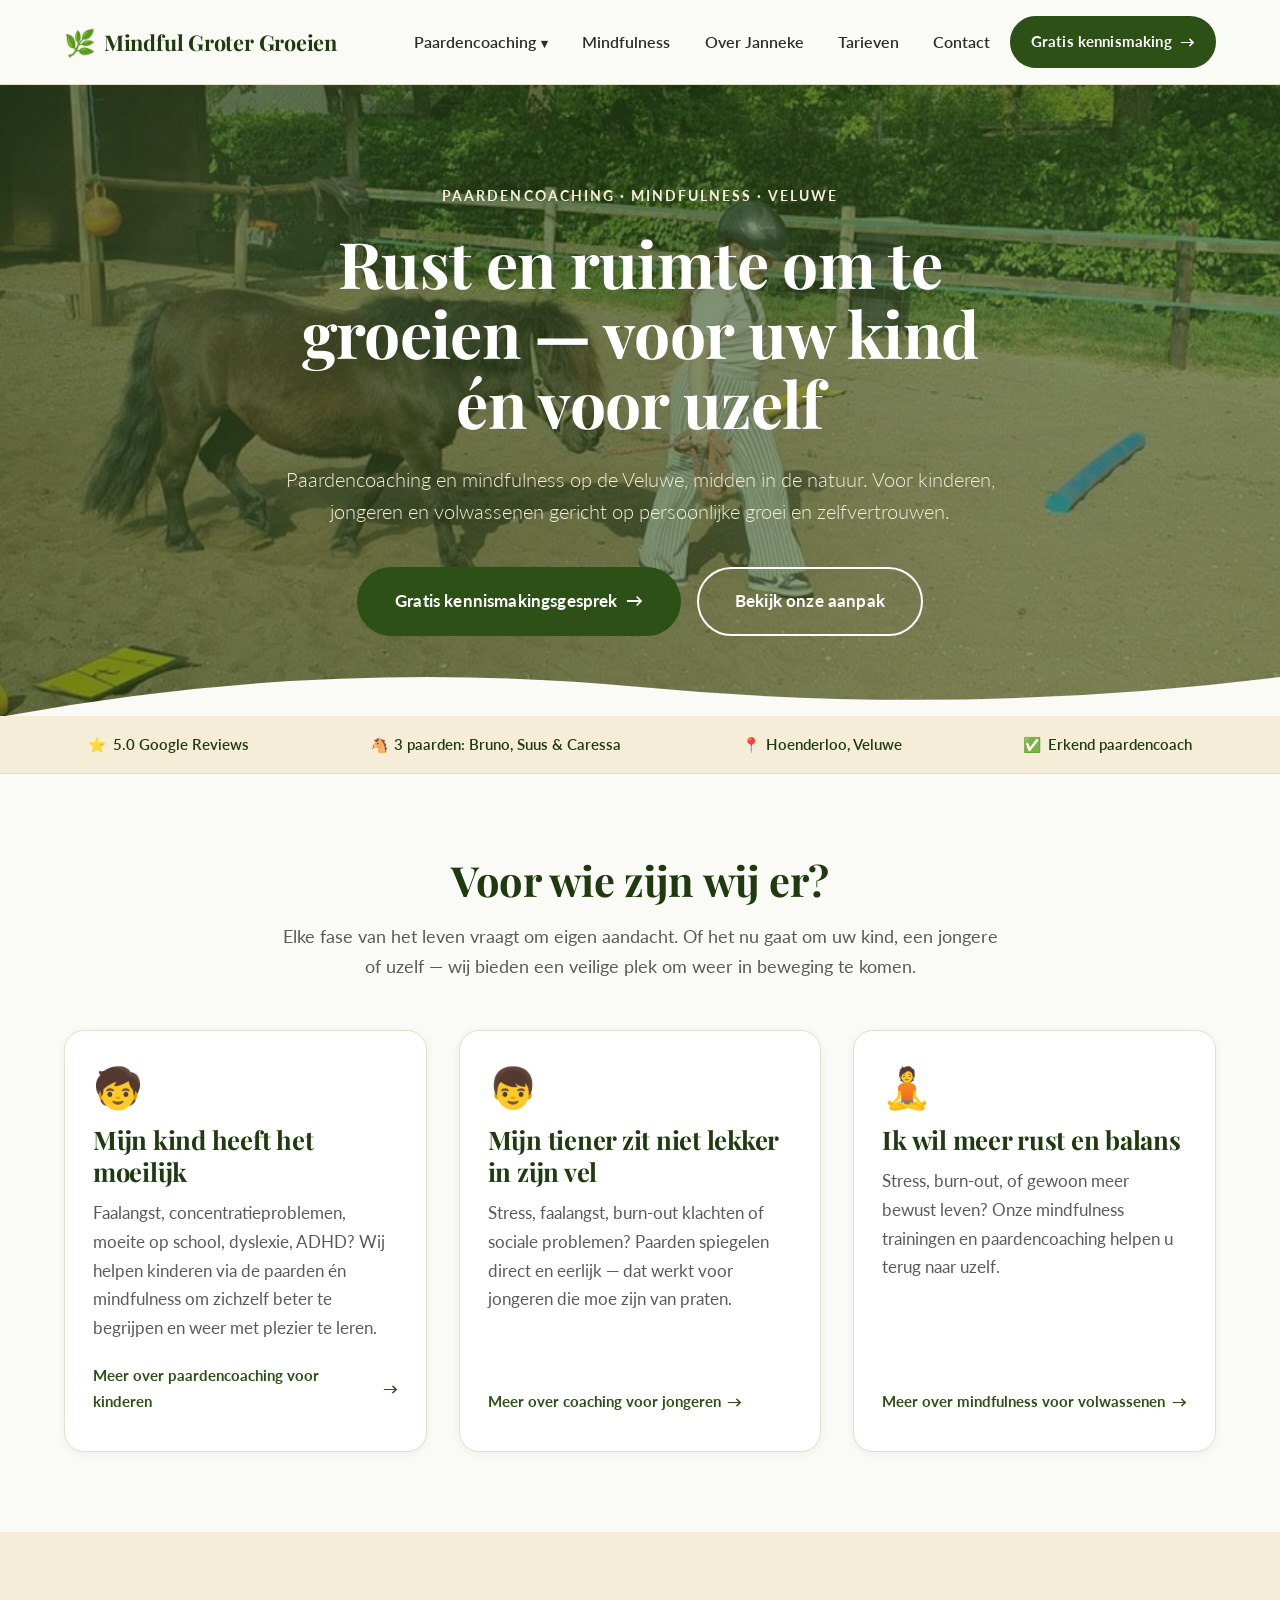
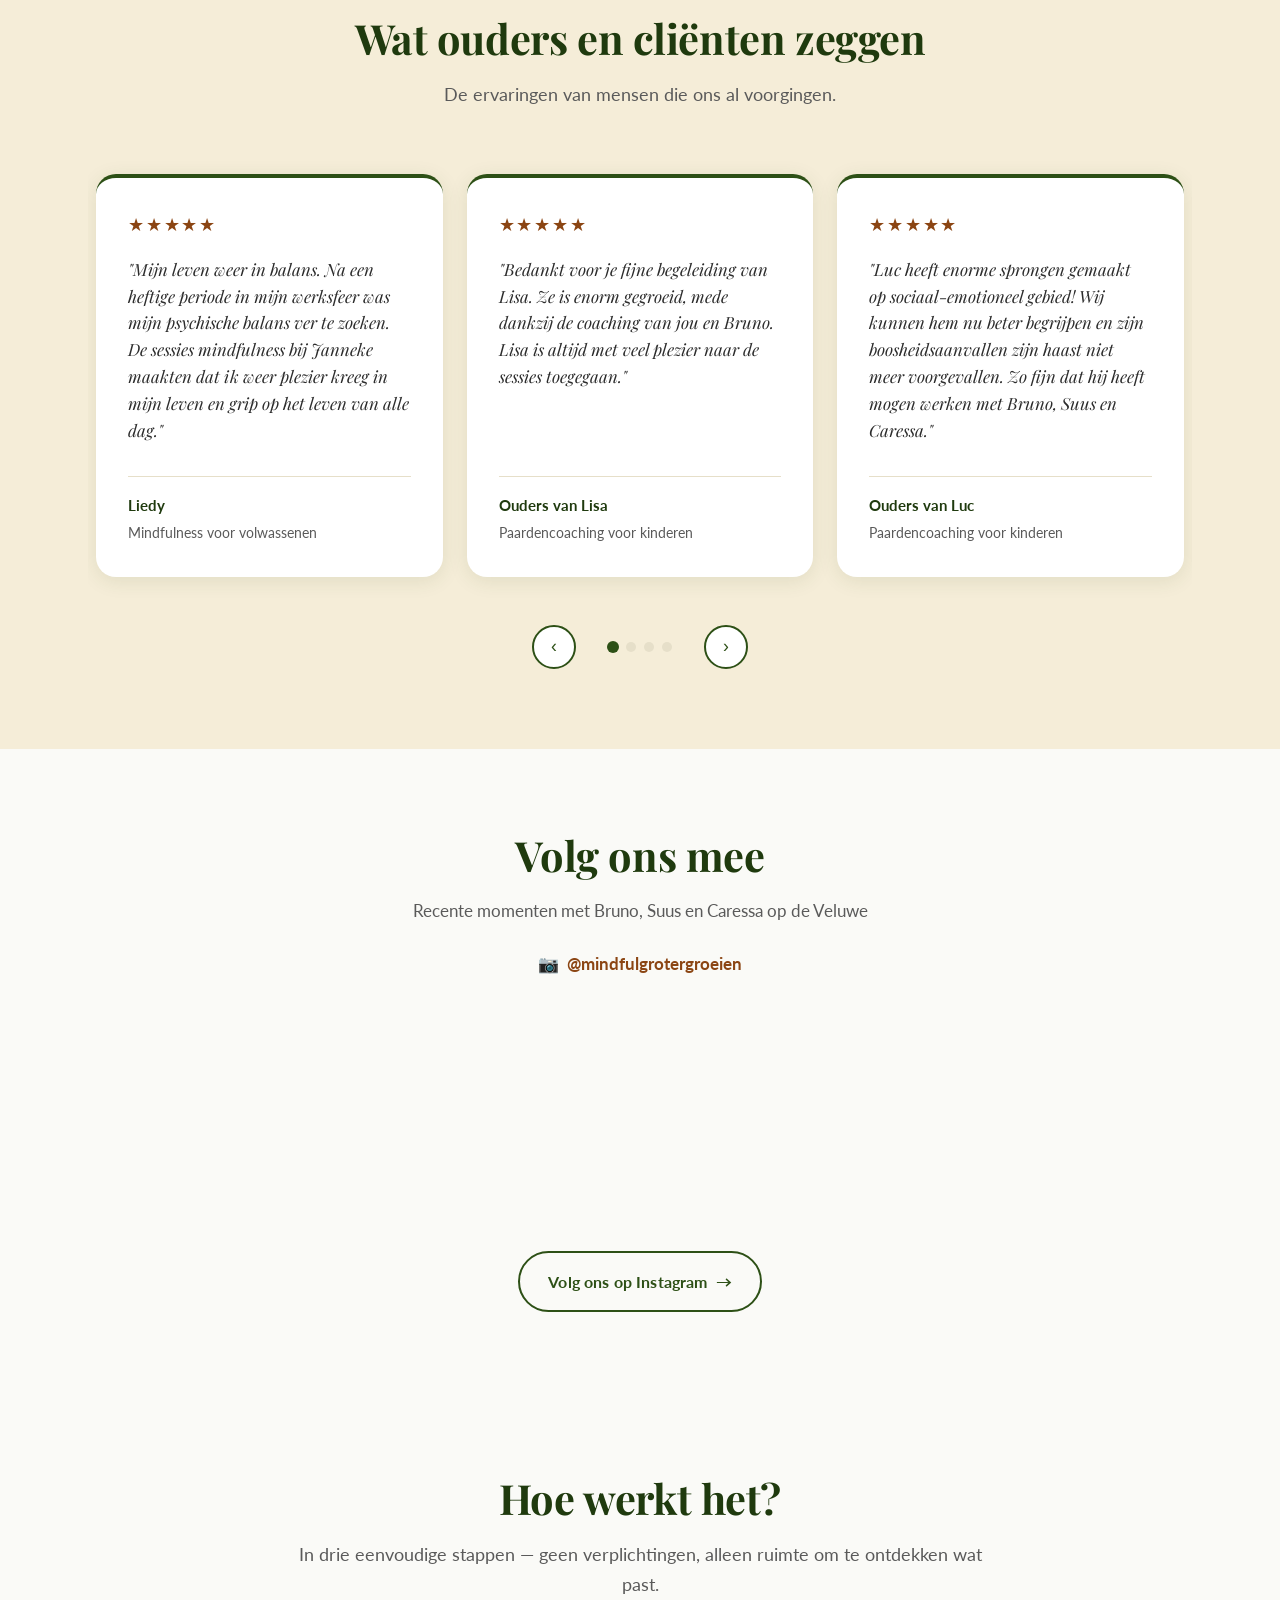
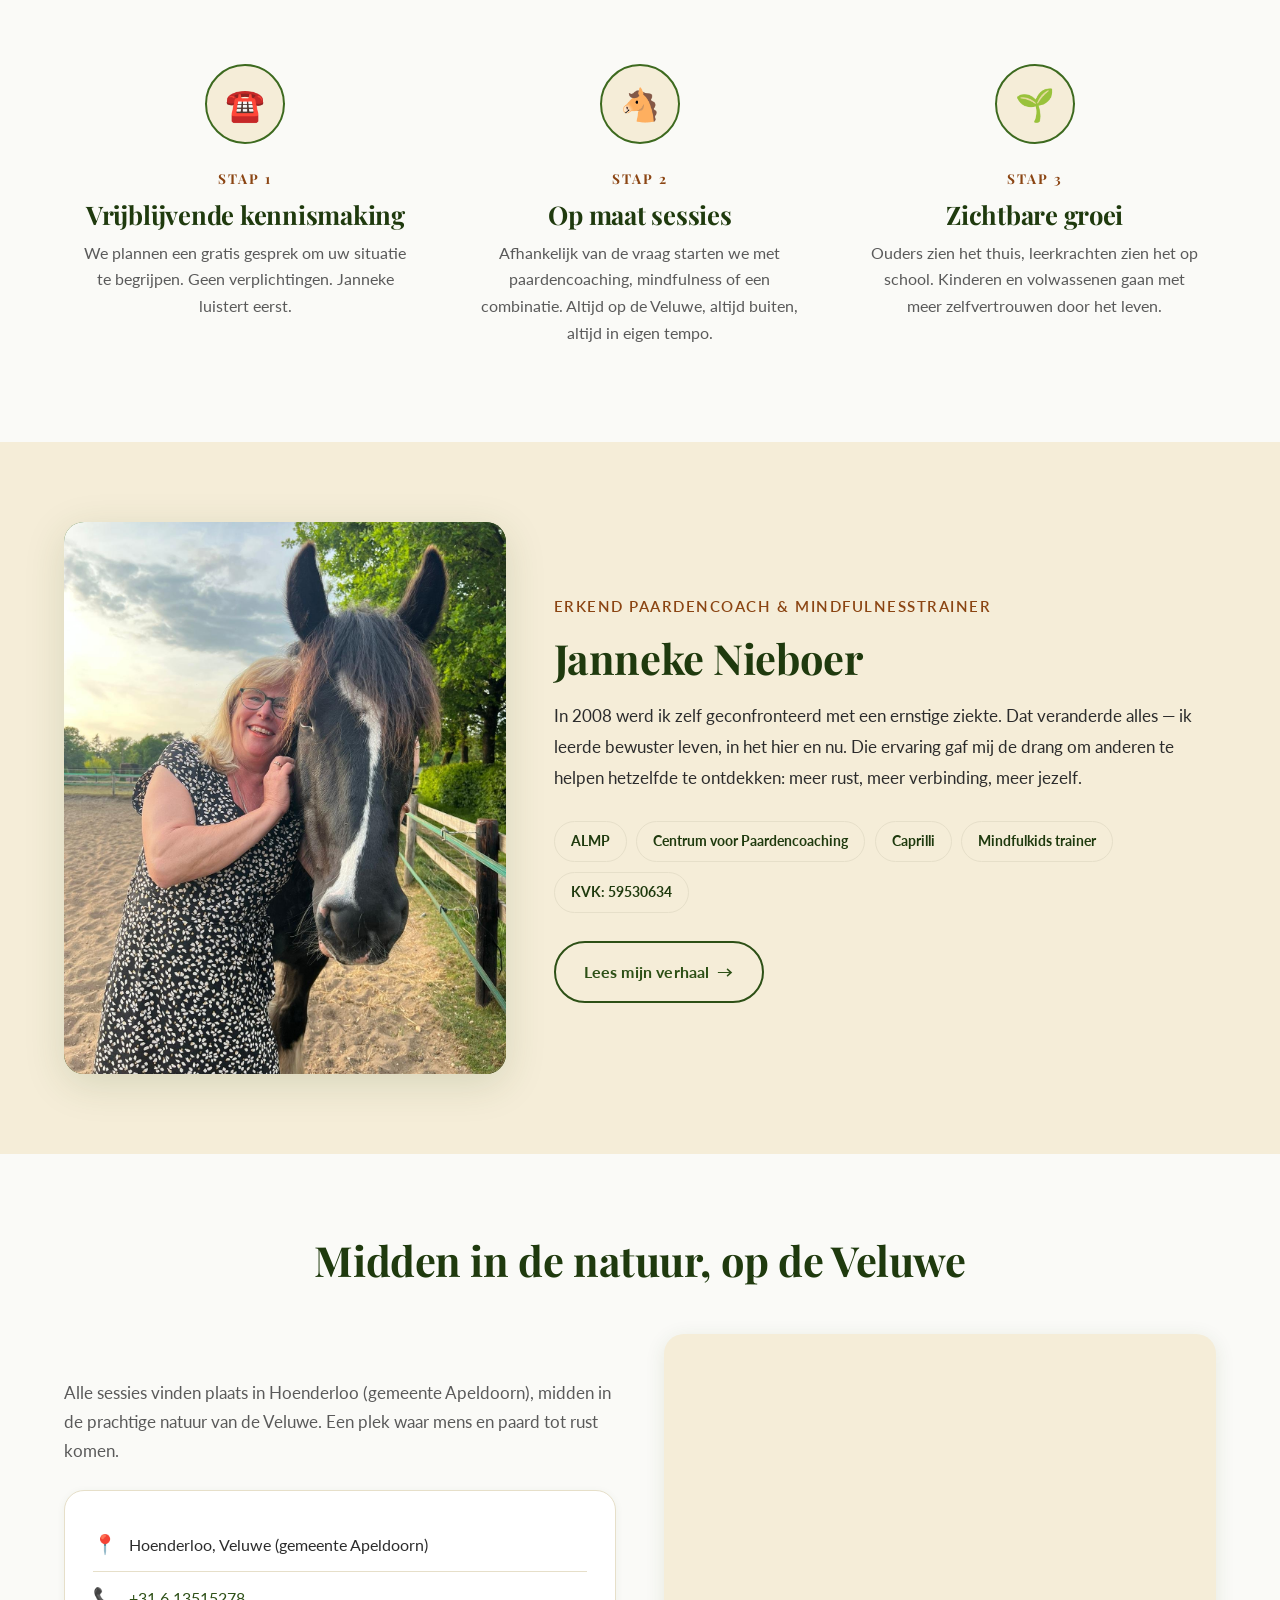
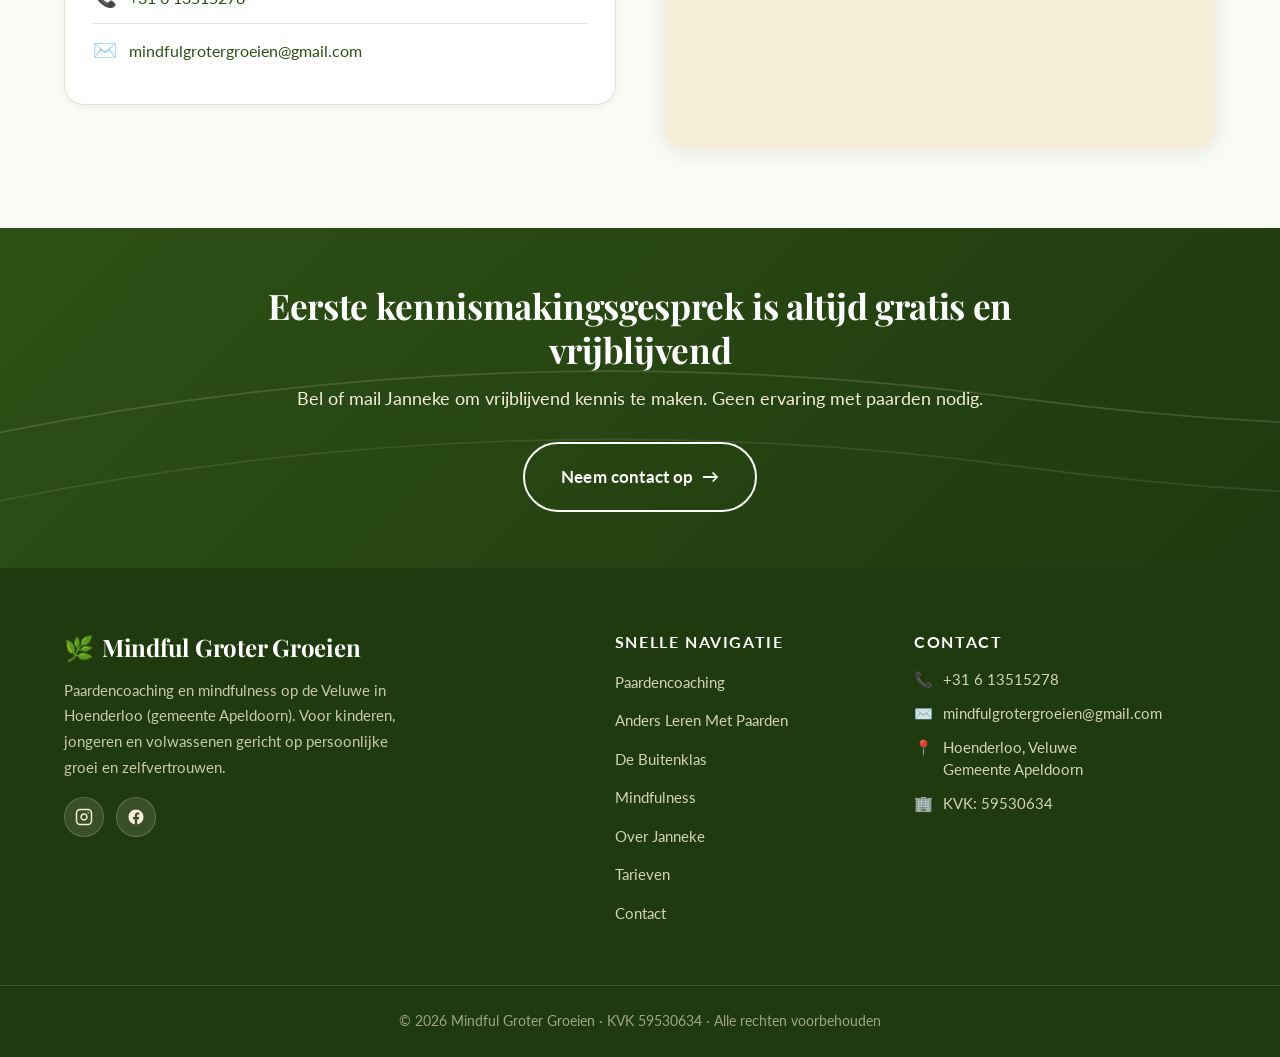
==== index.html @ 8575b83a "v1" ====
<!DOCTYPE html>
<html lang="nl-NL">
<head>
  <meta charset="UTF-8">
  <meta name="viewport" content="width=device-width, initial-scale=1.0">
  <meta name="description" content="Paardencoaching en mindfulness op de Veluwe voor kinderen, jongeren en volwassenen gericht op persoonlijke groei en zelfvertrouwen. Janneke Nieboer in Hoenderloo, Apeldoorn. Gratis kennismakingsgesprek.">
  <meta name="keywords" content="paardencoaching, mindfulness, kinderen, jongeren, Veluwe, Hoenderloo, Apeldoorn, Janneke Nieboer, ALMP, Buitenklas">
  <meta name="author" content="Janneke Nieboer">
  <meta property="og:title" content="Mindful Groter Groeien — Paardencoaching & Mindfulness Veluwe">
  <meta property="og:description" content="Paardencoaching en mindfulness op de Veluwe voor kinderen, jongeren en volwassenen gericht op persoonlijke groei en zelfvertrouwen. Gratis kennismakingsgesprek.">
  <meta property="og:type" content="website">
  <meta property="og:locale" content="nl_NL">
  <style>
    /* Page-specific hero photo (replace path to use a different image) */
    .hero-pattern { --hero-image: url("images/hero.jpg"); }
  </style>
  <title>Mindful Groter Groeien — Paardencoaching & Mindfulness op de Veluwe</title>
  <link rel="canonical" href="https://mindfulgrotergroeien.nl/">
  <link rel="preconnect" href="https://fonts.googleapis.com">
  <link rel="preconnect" href="https://fonts.gstatic.com" crossorigin>
  <link href="https://fonts.googleapis.com/css2?family=Lato:wght@300;400;700;900&family=Playfair+Display:ital,wght@0,400;0,700;0,900;1,400;1,700&display=swap" rel="stylesheet">
  <link rel="stylesheet" href="style.css">
</head>
<body>

  <!-- ===== Header / Navigation ===== -->
  <header class="site-header">
    <nav class="nav" aria-label="Hoofdnavigatie">
      <a href="index.html" class="nav-logo" aria-label="Naar de homepage">
        <span class="nav-logo-icon" aria-hidden="true">🌿</span>
        <span>Mindful Groter Groeien</span>
      </a>

      <button class="nav-toggle" aria-label="Menu openen" aria-expanded="false" aria-controls="nav-menu">
        <span></span><span></span><span></span>
      </button>

      <ul class="nav-menu" id="nav-menu">
        <li class="nav-dropdown">
          <a href="paardencoaching.html" class="nav-link nav-dropdown-toggle" aria-haspopup="true">Paardencoaching</a>
          <ul class="nav-dropdown-menu">
            <li><a href="almp.html" class="nav-link">Anders Leren Met Paarden</a></li>
            <li><a href="buitenklas.html" class="nav-link">De Buitenklas</a></li>
          </ul>
        </li>
        <li><a href="mindfulness.html" class="nav-link">Mindfulness</a></li>
        <li><a href="over-janneke.html" class="nav-link">Over Janneke</a></li>
        <li><a href="tarieven.html" class="nav-link">Tarieven</a></li>
        <li><a href="contact.html" class="nav-link">Contact</a></li>
        <li class="nav-cta"><a href="contact.html" class="btn btn-primary btn-arrow">Gratis kennismaking</a></li>
      </ul>
    </nav>
  </header>

  <main>

    <!-- ===== Hero ===== -->
    <section class="hero hero-pattern">
      <div class="hero-content">
        <span class="hero-eyebrow">Paardencoaching · Mindfulness · Veluwe</span>
        <h1>Rust en ruimte om te groeien — voor uw kind én voor uzelf</h1>
        <p class="hero-subtitle">
          Paardencoaching en mindfulness op de Veluwe, midden in de natuur. Voor kinderen, jongeren en volwassenen gericht op persoonlijke groei en zelfvertrouwen.
        </p>
        <div class="hero-ctas">
          <a href="contact.html" class="btn btn-primary btn-large btn-arrow">Gratis kennismakingsgesprek</a>
          <a href="#aanpak" class="btn btn-secondary btn-large">Bekijk onze aanpak</a>
        </div>
      </div>
      <div class="hero-curve" aria-hidden="true">
        <svg viewBox="0 0 1200 60" preserveAspectRatio="none">
          <path d="M0 60 Q300 0 600 30 T1200 20 L1200 60 Z" fill="#FAFAF7"/>
        </svg>
      </div>
    </section>

    <!-- ===== Trust Bar ===== -->
    <section class="trust-bar" aria-label="Vertrouwensindicatoren">
      <div class="trust-bar-inner">
        <span class="trust-item"><span aria-hidden="true">⭐</span> 5.0 Google Reviews</span>
        <span class="trust-item"><span aria-hidden="true">🐴</span> 3 paarden: Bruno, Suus &amp; Caressa</span>
        <span class="trust-item"><span aria-hidden="true">📍</span> Hoenderloo, Veluwe</span>
        <span class="trust-item"><span aria-hidden="true">✅</span> Erkend paardencoach</span>
      </div>
    </section>

    <!-- ===== Voor wie? ===== -->
    <section class="section section-bg-white" id="aanpak">
      <div class="container">
        <div class="section-intro fade-in">
          <h2>Voor wie zijn wij er?</h2>
          <p>Elke fase van het leven vraagt om eigen aandacht. Of het nu gaat om uw kind, een jongere of uzelf — wij bieden een veilige plek om weer in beweging te komen.</p>
        </div>
        <div class="cards-grid">
          <a href="paardencoaching.html" class="card fade-in" aria-label="Meer over paardencoaching voor kinderen">
            <span class="card-icon" aria-hidden="true">🧒</span>
            <h3>Mijn kind heeft het moeilijk</h3>
            <p>Faalangst, concentratieproblemen, moeite op school, dyslexie, ADHD? Wij helpen kinderen via de paarden én mindfulness om zichzelf beter te begrijpen en weer met plezier te leren.</p>
            <span class="card-link">Meer over paardencoaching voor kinderen</span>
          </a>

          <a href="paardencoaching.html" class="card fade-in" aria-label="Meer over coaching voor jongeren">
            <span class="card-icon" aria-hidden="true">👦</span>
            <h3>Mijn tiener zit niet lekker in zijn vel</h3>
            <p>Stress, faalangst, burn-out klachten of sociale problemen? Paarden spiegelen direct en eerlijk — dat werkt voor jongeren die moe zijn van praten.</p>
            <span class="card-link">Meer over coaching voor jongeren</span>
          </a>

          <a href="mindfulness.html" class="card fade-in" aria-label="Meer over mindfulness en coaching voor volwassenen">
            <span class="card-icon" aria-hidden="true">🧘</span>
            <h3>Ik wil meer rust en balans</h3>
            <p>Stress, burn-out, of gewoon meer bewust leven? Onze mindfulness trainingen en paardencoaching helpen u terug naar uzelf.</p>
            <span class="card-link">Meer over mindfulness voor volwassenen</span>
          </a>
        </div>
      </div>
    </section>

    <!-- ===== Reviews Carousel ===== -->
    <section class="section testimonials">
      <div class="container">
        <div class="section-intro fade-in">
          <h2>Wat ouders en cliënten zeggen</h2>
          <p>De ervaringen van mensen die ons al voorgingen.</p>
        </div>

        <div class="carousel" data-carousel>
          <div class="carousel-viewport">
            <div class="carousel-track">
              <article class="testimonial-card">
                <div class="testimonial-stars" aria-label="5 van 5 sterren">★★★★★</div>
                <p class="testimonial-quote">"Mijn leven weer in balans. Na een heftige periode in mijn werksfeer was mijn psychische balans ver te zoeken. De sessies mindfulness bij Janneke maakten dat ik weer plezier kreeg in mijn leven en grip op het leven van alle dag."</p>
                <div class="testimonial-author">
                  Liedy
                  <span class="testimonial-role">Mindfulness voor volwassenen</span>
                </div>
              </article>

              <article class="testimonial-card">
                <div class="testimonial-stars" aria-label="5 van 5 sterren">★★★★★</div>
                <p class="testimonial-quote">"Bedankt voor je fijne begeleiding van Lisa. Ze is enorm gegroeid, mede dankzij de coaching van jou en Bruno. Lisa is altijd met veel plezier naar de sessies toegegaan."</p>
                <div class="testimonial-author">
                  Ouders van Lisa
                  <span class="testimonial-role">Paardencoaching voor kinderen</span>
                </div>
              </article>

              <article class="testimonial-card">
                <div class="testimonial-stars" aria-label="5 van 5 sterren">★★★★★</div>
                <p class="testimonial-quote">"Luc heeft enorme sprongen gemaakt op sociaal-emotioneel gebied! Wij kunnen hem nu beter begrijpen en zijn boosheidsaanvallen zijn haast niet meer voorgevallen. Zo fijn dat hij heeft mogen werken met Bruno, Suus en Caressa."</p>
                <div class="testimonial-author">
                  Ouders van Luc
                  <span class="testimonial-role">Paardencoaching voor kinderen</span>
                </div>
              </article>

              <article class="testimonial-card">
                <div class="testimonial-stars" aria-label="5 van 5 sterren">★★★★★</div>
                <p class="testimonial-quote">"Onze dochter is samen met Janneke en de paarden aan de slag gegaan met spelling en lezen. Ze heeft enorme sprongen gemaakt — en omdat ze Bruno mocht voorlezen pakte ze het thuis ook op. Prachtig resultaat."</p>
                <div class="testimonial-author">
                  Ouders
                  <span class="testimonial-role">Paardencoaching voor kinderen (dyslexie)</span>
                </div>
              </article>

              <article class="testimonial-card">
                <div class="testimonial-stars" aria-label="5 van 5 sterren">★★★★★</div>
                <p class="testimonial-quote">"Tijdens de sessie bleek dat ik veel in mijn hoofd zit en minder in mijn lichaam. Een behoorlijke eye-opener. Het maakt je bewust dat je in je leven niet overal de controle over hebt — en dat dat ook niet hoeft."</p>
                <div class="testimonial-author">
                  Volwassen cliënt
                  <span class="testimonial-role">Paardencoaching</span>
                </div>
              </article>

              <article class="testimonial-card">
                <div class="testimonial-stars" aria-label="5 van 5 sterren">★★★★★</div>
                <p class="testimonial-quote">"Wat een bijzondere ervaring, samen leren met het paard. Janneke weet precies wanneer ze moet ingrijpen en wanneer ze ruimte moet laten. Ik ben enorm gegroeid in dit traject."</p>
                <div class="testimonial-author">
                  Jongere cliënt
                  <span class="testimonial-role">Coaching voor jongeren</span>
                </div>
              </article>
            </div>
          </div>

          <div class="carousel-controls">
            <button class="carousel-btn carousel-prev" aria-label="Vorige recensie">‹</button>
            <div class="carousel-dots" role="tablist" aria-label="Recensie selectie"></div>
            <button class="carousel-btn carousel-next" aria-label="Volgende recensie">›</button>
          </div>
        </div>
      </div>
    </section>

    <!-- ===== Instagram Feed (Elfsight Widget) ===== -->
    <section class="section instagram-section">
      <div class="container">
        <div class="instagram-header fade-in">
          <h2>Volg ons mee</h2>
          <p style="color: var(--color-text-soft);">Recente momenten met Bruno, Suus en Caressa op de Veluwe</p>
          <a href="https://www.instagram.com/mindfulgrotergroeien/" target="_blank" rel="noopener" class="instagram-handle">
            <span aria-hidden="true">📷</span> @mindfulgrotergroeien
          </a>
        </div>

        <!-- Elfsight Instagram Feed | Mindful Groter Groeien -->
        <div class="elfsight-wrap fade-in">
          <script src="https://elfsightcdn.com/platform.js" async></script>
          <div class="elfsight-app-311ca94b-e8cb-473e-b5c2-3e3469cdb972" data-elfsight-app-lazy></div>
        </div>

        <div class="instagram-cta">
          <a href="https://www.instagram.com/mindfulgrotergroeien/" target="_blank" rel="noopener" class="btn btn-outline btn-arrow">Volg ons op Instagram</a>
        </div>
      </div>
    </section>

    <!-- ===== Method / 3 Steps ===== -->
    <section class="section section-bg-white">
      <div class="container">
        <div class="section-intro fade-in">
          <h2>Hoe werkt het?</h2>
          <p>In drie eenvoudige stappen — geen verplichtingen, alleen ruimte om te ontdekken wat past.</p>
        </div>
        <div class="steps">
          <div class="step fade-in">
            <div class="step-icon" aria-hidden="true">☎️</div>
            <span class="step-number">Stap 1</span>
            <h3>Vrijblijvende kennismaking</h3>
            <p>We plannen een gratis gesprek om uw situatie te begrijpen. Geen verplichtingen. Janneke luistert eerst.</p>
          </div>
          <div class="step fade-in">
            <div class="step-icon" aria-hidden="true">🐴</div>
            <span class="step-number">Stap 2</span>
            <h3>Op maat sessies</h3>
            <p>Afhankelijk van de vraag starten we met paardencoaching, mindfulness of een combinatie. Altijd op de Veluwe, altijd buiten, altijd in eigen tempo.</p>
          </div>
          <div class="step fade-in">
            <div class="step-icon" aria-hidden="true">🌱</div>
            <span class="step-number">Stap 3</span>
            <h3>Zichtbare groei</h3>
            <p>Ouders zien het thuis, leerkrachten zien het op school. Kinderen en volwassenen gaan met meer zelfvertrouwen door het leven.</p>
          </div>
        </div>
      </div>
    </section>

    <!-- ===== About Janneke snippet ===== -->
    <section class="section section-bg-cream">
      <div class="container">
        <div class="about-snippet">
          <div class="about-photo fade-in">
            <img src="images/janneke-caressa-lach.jpg" alt="Janneke lacht naast haar paard Caressa" loading="lazy">
          </div>
          <div class="about-text fade-in">
            <span class="about-subtitle">Erkend paardencoach &amp; mindfulnesstrainer</span>
            <h2>Janneke Nieboer</h2>
            <p>
              In 2008 werd ik zelf geconfronteerd met een ernstige ziekte. Dat veranderde alles — ik leerde bewuster leven, in het hier en nu. Die ervaring gaf mij de drang om anderen te helpen hetzelfde te ontdekken: meer rust, meer verbinding, meer jezelf.
            </p>
            <div class="badge-row">
              <span class="badge">ALMP</span>
              <span class="badge">Centrum voor Paardencoaching</span>
              <span class="badge">Caprilli</span>
              <span class="badge">Mindfulkids trainer</span>
              <span class="badge">KVK: 59530634</span>
            </div>
            <a href="over-janneke.html" class="btn btn-outline btn-arrow">Lees mijn verhaal</a>
          </div>
        </div>
      </div>
    </section>

    <!-- ===== Location ===== -->
    <section class="section section-bg-white">
      <div class="container">
        <div class="section-intro fade-in">
          <h2>Midden in de natuur, op de Veluwe</h2>
        </div>
        <div class="location-grid">
          <div class="location-info fade-in">
            <p>
              Alle sessies vinden plaats in Hoenderloo (gemeente Apeldoorn), midden in de prachtige natuur van de Veluwe. Een plek waar mens en paard tot rust komen.
            </p>
            <div class="location-details">
              <div class="location-detail">
                <span class="location-detail-icon" aria-hidden="true">📍</span>
                <span>Hoenderloo, Veluwe (gemeente Apeldoorn)</span>
              </div>
              <div class="location-detail">
                <span class="location-detail-icon" aria-hidden="true">📞</span>
                <a href="tel:+31613515278">+31 6 13515278</a>
              </div>
              <div class="location-detail">
                <span class="location-detail-icon" aria-hidden="true">✉️</span>
                <a href="mailto:mindfulgrotergroeien@gmail.com">mindfulgrotergroeien@gmail.com</a>
              </div>
            </div>
          </div>
          <div class="location-map fade-in">
            <iframe
              src="https://www.google.com/maps/embed?pb=!1m18!1m12!1m3!1d2440.5!2d5.9!3d52.13!2m3!1f0!2f0!3f0!3m2!1i1024!2i768!4f13.1!3m3!1m2!1s0x0%3A0x0!2zNTLCsDA3JzQ4LjAiTiA1wrA1NCcwMC4wIkU!5e0!3m2!1snl!2snl!4v1700000000000"
              loading="lazy"
              referrerpolicy="no-referrer-when-downgrade"
              title="Locatie Hoenderloo op de Veluwe"
              allowfullscreen></iframe>
          </div>
        </div>
      </div>
    </section>

  </main>

  <!-- ===== CTA Banner ===== -->
  <section class="cta-banner">
    <div class="cta-banner-content">
      <h2>Eerste kennismakingsgesprek is altijd gratis en vrijblijvend</h2>
      <p>Bel of mail Janneke om vrijblijvend kennis te maken. Geen ervaring met paarden nodig.</p>
      <a href="contact.html" class="btn btn-secondary btn-large btn-arrow">Neem contact op</a>
    </div>
  </section>

  <!-- ===== Footer ===== -->
  <footer class="site-footer">
    <div class="footer-grid">
      <div class="footer-brand">
        <h3><span aria-hidden="true">🌿</span> Mindful Groter Groeien</h3>
        <p>Paardencoaching en mindfulness op de Veluwe in Hoenderloo (gemeente Apeldoorn). Voor kinderen, jongeren en volwassenen gericht op persoonlijke groei en zelfvertrouwen.</p>
        <div class="social-row">
          <a href="https://www.instagram.com/mindfulgrotergroeien/" target="_blank" rel="noopener" class="social-icon" aria-label="Volg ons op Instagram">
            <svg viewBox="0 0 24 24" fill="none" stroke="currentColor" stroke-width="2" stroke-linecap="round" stroke-linejoin="round" aria-hidden="true">
              <rect x="2" y="2" width="20" height="20" rx="5" ry="5"></rect>
              <path d="M16 11.37A4 4 0 1 1 12.63 8 4 4 0 0 1 16 11.37z"></path>
              <line x1="17.5" y1="6.5" x2="17.51" y2="6.5"></line>
            </svg>
          </a>
          <a href="https://www.facebook.com/mindfulgrotergroeien/" target="_blank" rel="noopener" class="social-icon" aria-label="Volg ons op Facebook">
            <svg viewBox="0 0 24 24" fill="currentColor" aria-hidden="true">
              <path d="M22 12.07C22 6.5 17.52 2 12 2S2 6.5 2 12.07c0 5 3.66 9.13 8.44 9.93v-7.03H7.9v-2.9h2.54V9.84c0-2.51 1.49-3.89 3.78-3.89 1.09 0 2.24.19 2.24.19v2.47h-1.26c-1.24 0-1.63.77-1.63 1.56v1.88h2.78l-.45 2.9h-2.33V22c4.78-.8 8.44-4.93 8.44-9.93z"/>
            </svg>
          </a>
        </div>
      </div>
      <div class="footer-col">
        <h4>Snelle navigatie</h4>
        <ul class="footer-links">
          <li><a href="paardencoaching.html">Paardencoaching</a></li>
          <li><a href="almp.html">Anders Leren Met Paarden</a></li>
          <li><a href="buitenklas.html">De Buitenklas</a></li>
          <li><a href="mindfulness.html">Mindfulness</a></li>
          <li><a href="over-janneke.html">Over Janneke</a></li>
          <li><a href="tarieven.html">Tarieven</a></li>
          <li><a href="contact.html">Contact</a></li>
        </ul>
      </div>
      <div class="footer-col">
        <h4>Contact</h4>
        <div class="footer-contact-item">
          <span aria-hidden="true">📞</span>
          <a href="tel:+31613515278">+31 6 13515278</a>
        </div>
        <div class="footer-contact-item">
          <span aria-hidden="true">✉️</span>
          <a href="mailto:mindfulgrotergroeien@gmail.com">mindfulgrotergroeien@gmail.com</a>
        </div>
        <div class="footer-contact-item">
          <span aria-hidden="true">📍</span>
          <span>Hoenderloo, Veluwe<br>Gemeente Apeldoorn</span>
        </div>
        <div class="footer-contact-item">
          <span aria-hidden="true">🏢</span>
          <span>KVK: 59530634</span>
        </div>
      </div>
    </div>
    <div class="footer-bottom">
      © 2026 Mindful Groter Groeien · KVK 59530634 · Alle rechten voorbehouden
    </div>
  </footer>

  <script src="scripts.js"></script>
</body>
</html>
---- style.css ----
/* ============================================================
   Mindful Groter Groeien — Stylesheet
   Janneke Nieboer · Paardencoaching & Mindfulness
   ============================================================ */

/* ---- CSS Variables ---- */
:root {
  --color-primary: #2D5016;
  --color-primary-light: #3d6a1f;
  --color-primary-dark: #1f3a0e;
  --color-secondary: #F5EDD8;
  --color-secondary-dark: #ebe0c2;
  --color-accent: #8B4513;
  --color-accent-light: #a35a1f;
  --color-text: #2C2C2C;
  --color-text-soft: #5a5a5a;
  --color-white: #FAFAF7;
  --color-pure-white: #ffffff;
  --color-border: #e6dfc9;

  --font-heading: 'Playfair Display', Georgia, serif;
  --font-body: 'Lato', -apple-system, BlinkMacSystemFont, 'Helvetica Neue', Arial, sans-serif;

  --shadow-sm: 0 2px 8px rgba(45, 80, 22, 0.06);
  --shadow-md: 0 4px 20px rgba(45, 80, 22, 0.10);
  --shadow-lg: 0 10px 40px rgba(45, 80, 22, 0.15);

  --radius-sm: 8px;
  --radius-md: 12px;
  --radius-lg: 20px;
  --radius-pill: 999px;

  --transition: 0.3s ease;
  --container-max: 1200px;
  --container-narrow: 900px;
}

/* ---- Reset & Base ---- */
*, *::before, *::after {
  box-sizing: border-box;
  margin: 0;
  padding: 0;
}

html {
  scroll-behavior: smooth;
  -webkit-text-size-adjust: 100%;
}

body {
  font-family: var(--font-body);
  font-size: 17px;
  line-height: 1.7;
  color: var(--color-text);
  background: var(--color-white);
  -webkit-font-smoothing: antialiased;
  -moz-osx-font-smoothing: grayscale;
  overflow-x: hidden;
}

img {
  max-width: 100%;
  height: auto;
  display: block;
}

a {
  color: var(--color-primary);
  text-decoration: none;
  transition: color var(--transition);
}

a:hover {
  color: var(--color-accent);
}

h1, h2, h3, h4, h5, h6 {
  font-family: var(--font-heading);
  font-weight: 700;
  line-height: 1.25;
  color: var(--color-primary-dark);
  letter-spacing: -0.01em;
}

h1 { font-size: clamp(2.2rem, 5vw, 3.6rem); }
h2 { font-size: clamp(1.8rem, 3.5vw, 2.6rem); margin-bottom: 1rem; }
h3 { font-size: clamp(1.3rem, 2vw, 1.6rem); margin-bottom: 0.75rem; }
h4 { font-size: 1.2rem; margin-bottom: 0.5rem; }

p { margin-bottom: 1rem; }
p:last-child { margin-bottom: 0; }

ul, ol { padding-left: 1.25rem; margin-bottom: 1rem; }
li { margin-bottom: 0.4rem; }

/* ---- Layout ---- */
.container {
  width: 100%;
  max-width: var(--container-max);
  margin: 0 auto;
  padding: 0 1.5rem;
}

.container-narrow {
  width: 100%;
  max-width: var(--container-narrow);
  margin: 0 auto;
  padding: 0 1.5rem;
}

.section {
  padding: 5rem 0;
}

.section-tight { padding: 3rem 0; }

.section-bg-cream { background: var(--color-secondary); }
.section-bg-white { background: var(--color-white); }
.section-bg-pure { background: var(--color-pure-white); }

.text-center { text-align: center; }
.section-intro {
  text-align: center;
  max-width: 720px;
  margin: 0 auto 3rem;
}
.section-intro p {
  font-size: 1.1rem;
  color: var(--color-text-soft);
}

/* ---- Focus States ---- */
a:focus-visible,
button:focus-visible,
input:focus-visible,
textarea:focus-visible,
select:focus-visible {
  outline: 3px solid var(--color-primary);
  outline-offset: 3px;
  border-radius: 4px;
}

/* ---- Buttons ---- */
.btn {
  display: inline-flex;
  align-items: center;
  justify-content: center;
  gap: 0.5rem;
  padding: 0.95rem 1.75rem;
  font-family: var(--font-body);
  font-size: 1rem;
  font-weight: 700;
  letter-spacing: 0.01em;
  border-radius: var(--radius-pill);
  border: 2px solid transparent;
  cursor: pointer;
  transition: all var(--transition);
  text-decoration: none;
  white-space: nowrap;
}

.btn-primary {
  background: var(--color-primary);
  color: var(--color-pure-white);
  border-color: var(--color-primary);
}

.btn-primary:hover {
  background: var(--color-primary-dark);
  border-color: var(--color-primary-dark);
  color: var(--color-pure-white);
  transform: translateY(-2px);
  box-shadow: var(--shadow-md);
}

.btn-secondary {
  background: transparent;
  color: var(--color-pure-white);
  border-color: var(--color-pure-white);
}

.btn-secondary:hover {
  background: var(--color-pure-white);
  color: var(--color-primary);
  transform: translateY(-2px);
}

.btn-outline {
  background: transparent;
  color: var(--color-primary);
  border-color: var(--color-primary);
}

.btn-outline:hover {
  background: var(--color-primary);
  color: var(--color-pure-white);
}

.btn-large {
  padding: 1.15rem 2.25rem;
  font-size: 1.05rem;
}

.btn-arrow::after {
  content: "→";
  transition: transform var(--transition);
}

.btn-arrow:hover::after {
  transform: translateX(4px);
}

/* ---- Navigation ---- */
.site-header {
  position: sticky;
  top: 0;
  left: 0;
  right: 0;
  z-index: 1000;
  background: rgba(250, 250, 247, 0.96);
  backdrop-filter: blur(10px);
  -webkit-backdrop-filter: blur(10px);
  border-bottom: 1px solid var(--color-border);
  transition: box-shadow var(--transition);
}

.site-header.scrolled {
  box-shadow: var(--shadow-sm);
}

.nav {
  display: flex;
  align-items: center;
  justify-content: space-between;
  padding: 1rem 1.5rem;
  max-width: var(--container-max);
  margin: 0 auto;
  gap: 2rem;
}

.nav-logo {
  font-family: var(--font-heading);
  font-size: 1.35rem;
  font-weight: 700;
  color: var(--color-primary-dark);
  display: flex;
  align-items: center;
  gap: 0.5rem;
  letter-spacing: -0.01em;
}

.nav-logo:hover { color: var(--color-primary); }

.nav-logo-icon {
  font-size: 1.6rem;
  line-height: 1;
}

.nav-menu {
  display: flex;
  align-items: center;
  gap: 0.25rem;
  list-style: none;
  padding: 0;
  margin: 0;
}

.nav-menu li { margin: 0; }

.nav-link {
  display: block;
  padding: 0.6rem 0.95rem;
  font-size: 0.97rem;
  font-weight: 600;
  color: var(--color-text);
  border-radius: var(--radius-sm);
  transition: all var(--transition);
}

.nav-link:hover,
.nav-link.active {
  color: var(--color-primary);
  background: var(--color-secondary);
}

/* Dropdown */
.nav-dropdown {
  position: relative;
}

.nav-dropdown-toggle::after {
  content: "▾";
  margin-left: 0.3rem;
  font-size: 0.8rem;
  display: inline-block;
}

.nav-dropdown-menu {
  position: absolute;
  top: calc(100% + 8px);
  left: 0;
  background: var(--color-pure-white);
  border-radius: var(--radius-md);
  box-shadow: var(--shadow-lg);
  min-width: 240px;
  padding: 0.5rem;
  list-style: none;
  margin: 0;
  opacity: 0;
  visibility: hidden;
  transform: translateY(-8px);
  transition: all var(--transition);
}

.nav-dropdown:hover .nav-dropdown-menu,
.nav-dropdown:focus-within .nav-dropdown-menu {
  opacity: 1;
  visibility: visible;
  transform: translateY(0);
}

.nav-dropdown-menu li { margin: 0; }

.nav-dropdown-menu .nav-link {
  padding: 0.7rem 1rem;
  font-size: 0.95rem;
}

.nav-cta {
  margin-left: 0.5rem;
}

.nav-cta .btn {
  padding: 0.7rem 1.2rem;
  font-size: 0.95rem;
}

/* Hamburger */
.nav-toggle {
  display: none;
  background: transparent;
  border: none;
  cursor: pointer;
  width: 44px;
  height: 44px;
  padding: 0;
  position: relative;
}

.nav-toggle span {
  display: block;
  position: absolute;
  left: 10px;
  width: 24px;
  height: 2px;
  background: var(--color-primary-dark);
  border-radius: 2px;
  transition: all var(--transition);
}

.nav-toggle span:nth-child(1) { top: 14px; }
.nav-toggle span:nth-child(2) { top: 21px; }
.nav-toggle span:nth-child(3) { top: 28px; }

.nav-toggle.open span:nth-child(1) {
  top: 21px;
  transform: rotate(45deg);
}
.nav-toggle.open span:nth-child(2) { opacity: 0; }
.nav-toggle.open span:nth-child(3) {
  top: 21px;
  transform: rotate(-45deg);
}

/* ---- Hero ---- */
.hero {
  position: relative;
  color: var(--color-pure-white);
  padding: 6rem 0 5rem;
  overflow: hidden;
  background: linear-gradient(135deg, rgba(31, 58, 14, 0.85), rgba(45, 80, 22, 0.75)),
              var(--hero-bg, linear-gradient(135deg, #2D5016, #3d6a1f));
  background-size: cover;
  background-position: center;
}

.hero::before {
  content: "";
  position: absolute;
  inset: 0;
  background-image:
    radial-gradient(circle at 15% 30%, rgba(245, 237, 216, 0.06) 0%, transparent 40%),
    radial-gradient(circle at 80% 70%, rgba(245, 237, 216, 0.08) 0%, transparent 50%);
  pointer-events: none;
}

.hero-content {
  position: relative;
  max-width: 780px;
  margin: 0 auto;
  text-align: center;
  padding: 0 1.5rem;
}

.hero-eyebrow {
  display: inline-block;
  font-family: var(--font-body);
  font-size: 0.85rem;
  font-weight: 700;
  letter-spacing: 0.15em;
  text-transform: uppercase;
  color: var(--color-secondary);
  margin-bottom: 1.2rem;
}

.hero h1 {
  color: var(--color-pure-white);
  font-size: clamp(2.2rem, 5.5vw, 4rem);
  line-height: 1.1;
  margin-bottom: 1.5rem;
}

.hero-subtitle {
  font-size: clamp(1.05rem, 2vw, 1.25rem);
  color: var(--color-secondary);
  margin-bottom: 2.5rem;
  font-weight: 300;
  line-height: 1.6;
}

.hero-ctas {
  display: flex;
  gap: 1rem;
  justify-content: center;
  flex-wrap: wrap;
}

/* Decorative organic curve at bottom of hero */
.hero-curve {
  position: absolute;
  bottom: -1px;
  left: 0;
  width: 100%;
  line-height: 0;
  pointer-events: none;
}
.hero-curve svg {
  display: block;
  width: 100%;
  height: 60px;
}

/* Hero with real background image — uses CSS variable --hero-image
   Falls back to a green SVG pattern when the image is missing or not yet placed. */
.hero-pattern {
  background-color: #2D5016;
  background-image:
    linear-gradient(135deg, rgba(31, 58, 14, 0.65), rgba(45, 80, 22, 0.55)),
    var(--hero-image,
      url("data:image/svg+xml;utf8,<svg xmlns='http://www.w3.org/2000/svg' viewBox='0 0 1200 600' preserveAspectRatio='xMidYMid slice'><defs><linearGradient id='g' x1='0' x2='0' y1='0' y2='1'><stop offset='0%25' stop-color='%233d6a1f'/><stop offset='100%25' stop-color='%231f3a0e'/></linearGradient></defs><rect width='1200' height='600' fill='url(%23g)'/><path d='M0 480 Q300 380 600 460 T1200 440 L1200 600 L0 600 Z' fill='%232D5016' opacity='0.6'/><path d='M0 520 Q300 440 600 510 T1200 500 L1200 600 L0 600 Z' fill='%231f3a0e' opacity='0.7'/></svg>"));
  background-size: cover;
  background-position: center;
}

/* ---- Trust Bar ---- */
.trust-bar {
  background: var(--color-secondary);
  padding: 1rem 1.5rem;
  border-bottom: 1px solid var(--color-border);
}

.trust-bar-inner {
  max-width: var(--container-max);
  margin: 0 auto;
  display: flex;
  justify-content: space-around;
  align-items: center;
  gap: 1.5rem;
  flex-wrap: wrap;
  font-size: 0.92rem;
  color: var(--color-primary-dark);
  font-weight: 600;
}

.trust-item {
  display: flex;
  align-items: center;
  gap: 0.4rem;
  white-space: nowrap;
}

/* ---- Cards Grid ---- */
.cards-grid {
  display: grid;
  grid-template-columns: repeat(auto-fit, minmax(280px, 1fr));
  gap: 2rem;
}

.card {
  background: var(--color-pure-white);
  padding: 2.25rem 1.75rem;
  border-radius: var(--radius-lg);
  box-shadow: var(--shadow-sm);
  transition: all var(--transition);
  border: 1px solid var(--color-border);
  display: flex;
  flex-direction: column;
  height: 100%;
}

.card:hover {
  transform: translateY(-6px);
  box-shadow: var(--shadow-lg);
  border-color: var(--color-primary-light);
}

.card-icon {
  font-size: 2.5rem;
  margin-bottom: 1rem;
  display: block;
  line-height: 1;
}

.card h3 {
  color: var(--color-primary-dark);
  margin-bottom: 0.75rem;
}

.card p {
  color: var(--color-text-soft);
  margin-bottom: 1.25rem;
  flex-grow: 1;
}

.card-link {
  display: inline-flex;
  align-items: center;
  gap: 0.4rem;
  color: var(--color-primary);
  font-weight: 700;
  font-size: 0.95rem;
}

.card-link::after {
  content: "→";
  transition: transform var(--transition);
}

.card-link:hover::after {
  transform: translateX(4px);
}

/* ---- Testimonial Carousel ---- */
.testimonials {
  background: var(--color-secondary);
}

.carousel {
  position: relative;
  max-width: var(--container-max);
  margin: 0 auto;
  padding: 0 1.5rem;
}

.carousel-viewport {
  overflow: hidden;
  padding: 1rem 0.5rem 2rem;
}

.carousel-track {
  display: flex;
  gap: 1.5rem;
  transition: transform 0.6s ease;
}

.testimonial-card {
  background: var(--color-pure-white);
  padding: 2rem;
  border-radius: var(--radius-lg);
  box-shadow: var(--shadow-md);
  flex: 0 0 calc(33.333% - 1rem);
  min-width: 0;
  display: flex;
  flex-direction: column;
  gap: 1rem;
  border-top: 4px solid var(--color-primary);
}

.testimonial-stars {
  color: var(--color-accent);
  font-size: 1.1rem;
  letter-spacing: 0.1em;
}

.testimonial-quote {
  font-family: var(--font-heading);
  font-style: italic;
  font-size: 1.05rem;
  line-height: 1.6;
  color: var(--color-text);
  flex-grow: 1;
}

.testimonial-author {
  font-size: 0.92rem;
  font-weight: 700;
  color: var(--color-primary-dark);
  border-top: 1px solid var(--color-border);
  padding-top: 1rem;
}

.testimonial-role {
  display: block;
  font-weight: 400;
  color: var(--color-text-soft);
  font-size: 0.88rem;
  margin-top: 0.2rem;
}

.carousel-controls {
  display: flex;
  justify-content: center;
  align-items: center;
  gap: 1rem;
  margin-top: 1rem;
}

.carousel-btn {
  background: var(--color-pure-white);
  border: 2px solid var(--color-primary);
  color: var(--color-primary);
  width: 44px;
  height: 44px;
  border-radius: 50%;
  cursor: pointer;
  font-size: 1.1rem;
  display: flex;
  align-items: center;
  justify-content: center;
  transition: all var(--transition);
}

.carousel-btn:hover {
  background: var(--color-primary);
  color: var(--color-pure-white);
}

.carousel-dots {
  display: flex;
  gap: 0.5rem;
  margin: 0 1rem;
}

.carousel-dot {
  width: 10px;
  height: 10px;
  border-radius: 50%;
  background: var(--color-border);
  border: none;
  cursor: pointer;
  padding: 0;
  transition: all var(--transition);
}

.carousel-dot.active {
  background: var(--color-primary);
  transform: scale(1.2);
}

/* ---- Method Steps ---- */
.steps {
  display: grid;
  grid-template-columns: repeat(auto-fit, minmax(260px, 1fr));
  gap: 2rem;
  position: relative;
}

.step {
  text-align: center;
  position: relative;
  padding: 1rem;
}

.step-icon {
  width: 80px;
  height: 80px;
  margin: 0 auto 1.25rem;
  background: var(--color-secondary);
  border-radius: 50%;
  display: flex;
  align-items: center;
  justify-content: center;
  font-size: 2rem;
  border: 2px solid var(--color-primary-light);
}

.step-number {
  display: inline-block;
  font-family: var(--font-heading);
  font-size: 0.85rem;
  font-weight: 700;
  text-transform: uppercase;
  letter-spacing: 0.15em;
  color: var(--color-accent);
  margin-bottom: 0.5rem;
}

.step h3 {
  margin-bottom: 0.6rem;
}

.step p {
  color: var(--color-text-soft);
  font-size: 0.98rem;
}

/* ---- About Section (home) ---- */
.about-snippet {
  display: grid;
  grid-template-columns: 1fr 1.5fr;
  gap: 3rem;
  align-items: center;
}

.about-photo {
  border-radius: var(--radius-lg);
  aspect-ratio: 4/5;
  overflow: hidden;
  box-shadow: var(--shadow-lg);
  position: relative;
  background: linear-gradient(135deg, #3d6a1f, #1f3a0e);
}

.about-photo img {
  width: 100%;
  height: 100%;
  object-fit: cover;
  display: block;
}

.about-subtitle {
  display: block;
  font-family: var(--font-body);
  font-size: 0.95rem;
  font-weight: 600;
  text-transform: uppercase;
  letter-spacing: 0.1em;
  color: var(--color-accent);
  margin-bottom: 0.75rem;
}

.about-text p {
  font-size: 1.08rem;
  color: var(--color-text);
  line-height: 1.8;
}

.badge-row {
  display: flex;
  flex-wrap: wrap;
  gap: 0.6rem;
  margin: 1.75rem 0;
}

.badge {
  display: inline-block;
  background: var(--color-secondary);
  color: var(--color-primary-dark);
  padding: 0.5rem 1rem;
  font-size: 0.85rem;
  font-weight: 700;
  border-radius: var(--radius-pill);
  border: 1px solid var(--color-border);
}

/* ---- Location Section ---- */
.location-grid {
  display: grid;
  grid-template-columns: 1fr 1fr;
  gap: 3rem;
  align-items: center;
}

.location-info p {
  font-size: 1.08rem;
  color: var(--color-text-soft);
  margin-bottom: 1.5rem;
}

.location-details {
  background: var(--color-pure-white);
  padding: 1.75rem;
  border-radius: var(--radius-lg);
  box-shadow: var(--shadow-sm);
  border: 1px solid var(--color-border);
}

.location-detail {
  display: flex;
  align-items: center;
  gap: 0.75rem;
  padding: 0.6rem 0;
  font-size: 1rem;
  border-bottom: 1px solid var(--color-border);
}

.location-detail:last-child { border-bottom: none; }

.location-detail-icon {
  font-size: 1.2rem;
}

.location-map {
  border-radius: var(--radius-lg);
  overflow: hidden;
  box-shadow: var(--shadow-md);
  aspect-ratio: 4/3;
  background: var(--color-secondary);
}

.location-map iframe {
  width: 100%;
  height: 100%;
  border: 0;
  display: block;
}

/* ---- CTA Banner ---- */
.cta-banner {
  background: linear-gradient(135deg, var(--color-primary), var(--color-primary-dark));
  color: var(--color-pure-white);
  padding: 3.5rem 1.5rem;
  text-align: center;
  position: relative;
  overflow: hidden;
}

.cta-banner::before {
  content: "";
  position: absolute;
  inset: 0;
  background-image: url("data:image/svg+xml;utf8,<svg xmlns='http://www.w3.org/2000/svg' viewBox='0 0 1200 200'><path d='M0 120 Q300 60 600 100 T1200 80' stroke='%23F5EDD8' stroke-width='1' fill='none' opacity='0.15'/><path d='M0 160 Q300 100 600 140 T1200 130' stroke='%23F5EDD8' stroke-width='1' fill='none' opacity='0.1'/></svg>");
  background-size: cover;
  pointer-events: none;
}

.cta-banner-content {
  position: relative;
  max-width: 800px;
  margin: 0 auto;
}

.cta-banner h2 {
  color: var(--color-pure-white);
  margin-bottom: 0.75rem;
  font-size: clamp(1.6rem, 3vw, 2.2rem);
}

.cta-banner p {
  color: var(--color-secondary);
  font-size: 1.1rem;
  margin-bottom: 1.75rem;
}

/* ---- Footer ---- */
.site-footer {
  background: var(--color-primary-dark);
  color: var(--color-secondary);
  padding: 4rem 0 0;
}

.footer-grid {
  display: grid;
  grid-template-columns: 2fr 1fr 1.2fr;
  gap: 3rem;
  padding: 0 1.5rem;
  max-width: var(--container-max);
  margin: 0 auto;
}

.footer-brand h3 {
  color: var(--color-pure-white);
  font-size: 1.5rem;
  margin-bottom: 1rem;
  display: flex;
  align-items: center;
  gap: 0.5rem;
}

.footer-brand p {
  color: rgba(245, 237, 216, 0.8);
  font-size: 0.95rem;
  line-height: 1.7;
  max-width: 360px;
}

.footer-col h4 {
  color: var(--color-pure-white);
  font-size: 1rem;
  text-transform: uppercase;
  letter-spacing: 0.1em;
  font-family: var(--font-body);
  margin-bottom: 1rem;
}

.footer-links {
  list-style: none;
  padding: 0;
  margin: 0;
}

.footer-links li { margin-bottom: 0.6rem; }

.footer-links a {
  color: rgba(245, 237, 216, 0.85);
  font-size: 0.95rem;
  transition: color var(--transition);
}

.footer-links a:hover {
  color: var(--color-pure-white);
}

.footer-contact-item {
  display: flex;
  align-items: flex-start;
  gap: 0.6rem;
  font-size: 0.95rem;
  color: rgba(245, 237, 216, 0.85);
  margin-bottom: 0.7rem;
  line-height: 1.5;
}

.footer-contact-item a {
  color: inherit;
}

.footer-bottom {
  margin-top: 3rem;
  padding: 1.5rem;
  border-top: 1px solid rgba(245, 237, 216, 0.15);
  text-align: center;
  font-size: 0.85rem;
  color: rgba(245, 237, 216, 0.6);
}

/* ---- Page Header (inner pages) ---- */
.page-header {
  background: var(--color-secondary);
  padding: 4rem 0 3.5rem;
  text-align: center;
  border-bottom: 1px solid var(--color-border);
  position: relative;
}

.page-header h1 {
  color: var(--color-primary-dark);
  margin-bottom: 1rem;
}

.page-header p {
  font-size: 1.15rem;
  color: var(--color-text-soft);
  max-width: 720px;
  margin: 0 auto;
}

.breadcrumb {
  font-size: 0.85rem;
  color: var(--color-text-soft);
  margin-bottom: 1rem;
  letter-spacing: 0.05em;
}

.breadcrumb a { color: var(--color-primary); }

/* ---- Content Two Column ---- */
.two-col {
  display: grid;
  grid-template-columns: 1fr 1fr;
  gap: 3rem;
  align-items: start;
}

.two-col-text p {
  font-size: 1.05rem;
  color: var(--color-text);
  margin-bottom: 1.25rem;
}

.feature-box {
  background: var(--color-secondary);
  padding: 1.5rem;
  border-left: 4px solid var(--color-primary);
  border-radius: var(--radius-sm);
  margin: 1.5rem 0;
}

.feature-box strong {
  color: var(--color-primary-dark);
  display: block;
  margin-bottom: 0.4rem;
}

/* ---- Photo blocks (real images) ---- */
.photo {
  border-radius: var(--radius-lg);
  overflow: hidden;
  box-shadow: var(--shadow-md);
  background: linear-gradient(135deg, #3d6a1f, #1f3a0e);
  position: relative;
}

.photo img {
  width: 100%;
  height: 100%;
  object-fit: cover;
  display: block;
}

.photo-portrait { aspect-ratio: 4/5; }
.photo-landscape { aspect-ratio: 4/3; }
.photo-square { aspect-ratio: 1/1; }

/* ---- List with checkmarks ---- */
.check-list {
  list-style: none;
  padding: 0;
}

.check-list li {
  padding-left: 2rem;
  margin-bottom: 0.75rem;
  position: relative;
  font-size: 1rem;
}

.check-list li::before {
  content: "✓";
  position: absolute;
  left: 0;
  top: 0;
  color: var(--color-primary);
  font-weight: 700;
  background: var(--color-secondary);
  width: 24px;
  height: 24px;
  border-radius: 50%;
  display: flex;
  align-items: center;
  justify-content: center;
  font-size: 0.85rem;
}

/* ---- Sub-pages cards ---- */
.subpage-cards {
  display: grid;
  grid-template-columns: 1fr 1fr;
  gap: 2rem;
}

.subpage-card {
  background: var(--color-pure-white);
  border-radius: var(--radius-lg);
  overflow: hidden;
  box-shadow: var(--shadow-sm);
  transition: all var(--transition);
  border: 1px solid var(--color-border);
  display: flex;
  flex-direction: column;
}

.subpage-card:hover {
  transform: translateY(-4px);
  box-shadow: var(--shadow-lg);
}

.subpage-card-image {
  height: 200px;
  background: linear-gradient(135deg, #3d6a1f, #1f3a0e);
  display: flex;
  align-items: center;
  justify-content: center;
  font-size: 3.5rem;
  color: var(--color-secondary);
  overflow: hidden;
  position: relative;
}

.subpage-card-image img {
  width: 100%;
  height: 100%;
  object-fit: cover;
  display: block;
}

.subpage-card-body {
  padding: 1.75rem;
  flex-grow: 1;
  display: flex;
  flex-direction: column;
}

.subpage-card h3 { margin-bottom: 0.5rem; }

.subpage-card p {
  color: var(--color-text-soft);
  margin-bottom: 1.25rem;
  flex-grow: 1;
}

/* ---- Video container ---- */
.video-container {
  position: relative;
  padding-bottom: 56.25%;
  height: 0;
  border-radius: var(--radius-lg);
  overflow: hidden;
  box-shadow: var(--shadow-md);
  margin: 2rem 0;
}

.video-container iframe {
  position: absolute;
  inset: 0;
  width: 100%;
  height: 100%;
  border: 0;
}

/* ---- Result icons row ---- */
.results-row {
  display: grid;
  grid-template-columns: repeat(auto-fit, minmax(220px, 1fr));
  gap: 2rem;
  margin: 2rem 0;
}

.result-block {
  text-align: center;
  padding: 1.5rem;
}

.result-icon {
  font-size: 3rem;
  margin-bottom: 1rem;
  display: block;
}

.result-block h4 {
  color: var(--color-primary-dark);
  margin-bottom: 0.5rem;
}

.result-block p {
  color: var(--color-text-soft);
  font-size: 0.95rem;
}

/* ---- Quote block (large) ---- */
.quote-large {
  text-align: center;
  max-width: 800px;
  margin: 3rem auto;
  padding: 2rem 1.5rem;
}

.quote-large blockquote {
  font-family: var(--font-heading);
  font-style: italic;
  font-size: clamp(1.3rem, 2.5vw, 1.8rem);
  line-height: 1.5;
  color: var(--color-primary-dark);
  position: relative;
}

.quote-large blockquote::before,
.quote-large blockquote::after {
  content: "“";
  font-size: 3rem;
  color: var(--color-accent);
  line-height: 0.5;
  vertical-align: -0.5em;
  font-style: normal;
  display: inline-block;
  margin: 0 0.2em;
}

.quote-large blockquote::after { content: "”"; }

/* ---- Tabs ---- */
.tabs {
  margin: 2rem 0;
}

.tabs-nav {
  display: flex;
  gap: 0.5rem;
  border-bottom: 2px solid var(--color-border);
  margin-bottom: 2rem;
  flex-wrap: wrap;
}

.tab-btn {
  background: transparent;
  border: none;
  padding: 1rem 1.5rem;
  font-family: var(--font-body);
  font-size: 1rem;
  font-weight: 700;
  color: var(--color-text-soft);
  cursor: pointer;
  border-bottom: 3px solid transparent;
  margin-bottom: -2px;
  transition: all var(--transition);
}

.tab-btn:hover { color: var(--color-primary); }

.tab-btn.active {
  color: var(--color-primary-dark);
  border-bottom-color: var(--color-primary);
}

.tab-panel {
  display: none;
  animation: fadeIn 0.4s ease;
}

.tab-panel.active { display: block; }

@keyframes fadeIn {
  from { opacity: 0; transform: translateY(8px); }
  to { opacity: 1; transform: translateY(0); }
}

/* ---- Pricing Cards ---- */
.pricing-grid {
  display: grid;
  grid-template-columns: repeat(auto-fit, minmax(290px, 1fr));
  gap: 2rem;
  margin: 2rem 0;
}

.pricing-card {
  background: var(--color-pure-white);
  border-radius: var(--radius-lg);
  padding: 2rem;
  box-shadow: var(--shadow-sm);
  border: 1px solid var(--color-border);
  display: flex;
  flex-direction: column;
}

.pricing-card-header {
  text-align: center;
  padding-bottom: 1.5rem;
  border-bottom: 1px solid var(--color-border);
  margin-bottom: 1.5rem;
}

.pricing-card-header h3 {
  color: var(--color-primary-dark);
  margin-bottom: 0.3rem;
}

.pricing-card-eyebrow {
  display: block;
  font-size: 0.85rem;
  text-transform: uppercase;
  letter-spacing: 0.1em;
  color: var(--color-accent);
  font-weight: 700;
  margin-bottom: 0.5rem;
}

.pricing-features {
  list-style: none;
  padding: 0;
  margin: 0 0 1.5rem 0;
  flex-grow: 1;
}

.pricing-features li {
  padding: 0.5rem 0;
  padding-left: 1.5rem;
  position: relative;
  font-size: 0.97rem;
  color: var(--color-text);
}

.pricing-features li::before {
  content: "•";
  position: absolute;
  left: 0;
  color: var(--color-primary);
  font-weight: 700;
}

.price {
  text-align: center;
  font-family: var(--font-heading);
  font-size: 1.4rem;
  font-weight: 700;
  color: var(--color-primary-dark);
  padding: 1rem 0;
  border-top: 1px solid var(--color-border);
  margin-top: auto;
}

.price small {
  display: block;
  font-family: var(--font-body);
  font-weight: 400;
  font-size: 0.85rem;
  color: var(--color-text-soft);
  margin-top: 0.2rem;
}

.pricing-section-header {
  text-align: center;
  margin: 3rem 0 1.5rem;
}

.pricing-section-header h2 {
  color: var(--color-primary-dark);
  font-size: 1.8rem;
}

.pricing-section-header .pricing-eyebrow {
  display: inline-block;
  background: var(--color-accent);
  color: var(--color-pure-white);
  padding: 0.4rem 1rem;
  border-radius: var(--radius-pill);
  font-size: 0.8rem;
  text-transform: uppercase;
  letter-spacing: 0.1em;
  font-weight: 700;
  margin-bottom: 0.75rem;
}

/* Free intake banner */
.free-intake-banner {
  background: linear-gradient(135deg, var(--color-primary), var(--color-primary-dark));
  color: var(--color-pure-white);
  padding: 2rem;
  border-radius: var(--radius-lg);
  text-align: center;
  margin: 2rem 0;
  box-shadow: var(--shadow-md);
}

.free-intake-banner strong {
  display: block;
  font-family: var(--font-heading);
  font-size: 1.4rem;
  margin-bottom: 0.3rem;
}

/* ---- Reviews (Over Janneke) ---- */
.reviews-grid {
  display: grid;
  grid-template-columns: 1fr;
  gap: 1.5rem;
  max-width: 900px;
  margin: 0 auto;
}

.review-full {
  background: var(--color-pure-white);
  padding: 2rem;
  border-radius: var(--radius-lg);
  box-shadow: var(--shadow-sm);
  border-left: 4px solid var(--color-primary);
}

.review-full .testimonial-quote {
  font-size: 1.08rem;
  margin: 1rem 0;
}

.google-reviews-badge {
  display: inline-flex;
  align-items: center;
  gap: 1rem;
  background: var(--color-pure-white);
  padding: 1.25rem 1.75rem;
  border-radius: var(--radius-pill);
  box-shadow: var(--shadow-md);
  text-decoration: none;
  margin: 1rem auto;
  transition: all var(--transition);
  font-weight: 700;
  color: var(--color-primary-dark);
}

.google-reviews-badge:hover {
  transform: translateY(-2px);
  box-shadow: var(--shadow-lg);
}

.google-reviews-badge .stars {
  color: var(--color-accent);
  font-size: 1.1rem;
}

.google-reviews-badge .rating {
  font-family: var(--font-heading);
  font-size: 1.4rem;
}

/* ---- Credentials List ---- */
.credentials-list {
  list-style: none;
  padding: 0;
  max-width: 600px;
  margin: 2rem auto;
}

.credentials-list li {
  background: var(--color-pure-white);
  padding: 1rem 1.5rem;
  border-radius: var(--radius-sm);
  margin-bottom: 0.6rem;
  box-shadow: var(--shadow-sm);
  border-left: 4px solid var(--color-primary);
  font-weight: 600;
  display: flex;
  align-items: center;
  gap: 0.75rem;
}

.credentials-list li::before {
  content: "✓";
  color: var(--color-primary);
  font-size: 1.2rem;
  background: var(--color-secondary);
  width: 28px;
  height: 28px;
  border-radius: 50%;
  display: flex;
  align-items: center;
  justify-content: center;
  flex-shrink: 0;
}

/* ---- Contact Form ---- */
.contact-grid {
  display: grid;
  grid-template-columns: 1fr 1.5fr;
  gap: 3rem;
  align-items: start;
}

.contact-info-block {
  background: var(--color-secondary);
  padding: 2rem;
  border-radius: var(--radius-lg);
}

.contact-info-block h3 {
  color: var(--color-primary-dark);
  margin-bottom: 1.25rem;
}

.contact-info-item {
  display: flex;
  align-items: flex-start;
  gap: 0.75rem;
  margin-bottom: 1rem;
  font-size: 1rem;
}

.contact-info-item:last-child { margin-bottom: 0; }

.contact-info-item-icon {
  font-size: 1.3rem;
  flex-shrink: 0;
}

.contact-info-item a { color: var(--color-primary); font-weight: 600; }

.contact-form {
  background: var(--color-pure-white);
  padding: 2.5rem;
  border-radius: var(--radius-lg);
  box-shadow: var(--shadow-sm);
  border: 1px solid var(--color-border);
}

.form-group {
  margin-bottom: 1.25rem;
}

.form-label {
  display: block;
  font-size: 0.92rem;
  font-weight: 700;
  color: var(--color-primary-dark);
  margin-bottom: 0.4rem;
}

.form-label .required {
  color: var(--color-accent);
}

.form-input,
.form-textarea,
.form-select {
  width: 100%;
  padding: 0.85rem 1rem;
  font-family: var(--font-body);
  font-size: 1rem;
  color: var(--color-text);
  background: var(--color-white);
  border: 2px solid var(--color-border);
  border-radius: var(--radius-sm);
  transition: border-color var(--transition);
}

.form-input:focus,
.form-textarea:focus,
.form-select:focus {
  outline: none;
  border-color: var(--color-primary);
}

.form-textarea {
  resize: vertical;
  min-height: 130px;
}

.form-note {
  margin-top: 1rem;
  font-size: 0.92rem;
  color: var(--color-text-soft);
  font-style: italic;
}

/* ---- Animations ---- */
.fade-in {
  opacity: 0;
  transform: translateY(20px);
  transition: opacity 0.7s ease, transform 0.7s ease;
}

.fade-in.visible {
  opacity: 1;
  transform: translateY(0);
}

/* ---- Wave divider ---- */
.wave-divider {
  display: block;
  width: 100%;
  height: 50px;
  line-height: 0;
}

/* ---- Responsive ---- */
@media (max-width: 980px) {
  .about-snippet,
  .location-grid,
  .two-col,
  .contact-grid {
    grid-template-columns: 1fr;
    gap: 2rem;
  }

  .subpage-cards {
    grid-template-columns: 1fr;
  }

  .footer-grid {
    grid-template-columns: 1fr 1fr;
  }
}

@media (max-width: 768px) {
  body { font-size: 16px; }

  .section { padding: 3.5rem 0; }

  .nav-menu {
    position: fixed;
    top: 70px;
    left: 0;
    right: 0;
    background: var(--color-pure-white);
    flex-direction: column;
    align-items: stretch;
    padding: 1rem;
    gap: 0;
    box-shadow: var(--shadow-lg);
    border-top: 1px solid var(--color-border);
    transform: translateY(-130%);
    transition: transform 0.4s ease;
    max-height: calc(100vh - 70px);
    overflow-y: auto;
  }

  .nav-menu.open {
    transform: translateY(0);
  }

  .nav-menu li {
    width: 100%;
  }

  .nav-link {
    padding: 0.9rem 1rem;
    width: 100%;
  }

  .nav-dropdown-menu {
    position: static;
    opacity: 1;
    visibility: visible;
    transform: none;
    box-shadow: none;
    padding: 0 0 0 1rem;
    margin-top: 0.25rem;
    background: transparent;
    min-width: 0;
    display: none;
  }

  .nav-dropdown.open .nav-dropdown-menu {
    display: block;
  }

  .nav-cta { margin: 0.5rem 0 0; width: 100%; }
  .nav-cta .btn { width: 100%; }

  .nav-toggle { display: block; }

  .testimonial-card {
    flex: 0 0 calc(100% - 0rem);
  }

  .hero { padding: 4rem 0 3rem; }

  .hero-ctas { flex-direction: column; }
  .hero-ctas .btn { width: 100%; }

  .footer-grid {
    grid-template-columns: 1fr;
    gap: 2rem;
  }

  .trust-bar-inner {
    flex-direction: column;
    align-items: flex-start;
    gap: 0.5rem;
  }
}

@media (max-width: 480px) {
  .container, .container-narrow {
    padding: 0 1rem;
  }

  .card, .pricing-card, .testimonial-card, .review-full {
    padding: 1.5rem;
  }

  .contact-form { padding: 1.5rem; }

  .tabs-nav { gap: 0; }

  .tab-btn {
    padding: 0.75rem 0.9rem;
    font-size: 0.92rem;
  }
}

/* ---- Certification logos ---- */
.cert-logos {
  display: flex;
  flex-wrap: wrap;
  gap: 2.5rem;
  justify-content: center;
  align-items: center;
  padding: 1rem 0;
}

.cert-logo {
  height: 70px;
  width: auto;
  max-width: 200px;
  object-fit: contain;
  filter: grayscale(0%);
  opacity: 0.9;
  transition: all var(--transition);
}

.cert-logo:hover {
  opacity: 1;
  transform: scale(1.05);
}

/* ---- Social Media Icons (footer) ---- */
.social-row {
  display: flex;
  gap: 0.75rem;
  margin-top: 1rem;
}

.social-icon {
  width: 40px;
  height: 40px;
  border-radius: 50%;
  background: rgba(245, 237, 216, 0.12);
  display: inline-flex;
  align-items: center;
  justify-content: center;
  color: var(--color-secondary);
  transition: all var(--transition);
  border: 1px solid rgba(245, 237, 216, 0.2);
}

.social-icon:hover {
  background: var(--color-secondary);
  color: var(--color-primary-dark);
  transform: translateY(-2px);
}

.social-icon svg {
  width: 18px;
  height: 18px;
}

/* ---- Instagram Gallery ---- */
.instagram-section {
  background: var(--color-white);
}

.instagram-header {
  text-align: center;
  margin-bottom: 2.5rem;
}

.instagram-handle {
  display: inline-flex;
  align-items: center;
  gap: 0.5rem;
  color: var(--color-accent);
  font-weight: 700;
  font-size: 1.05rem;
  margin-top: 0.5rem;
}

.instagram-handle:hover {
  color: var(--color-primary);
}

.instagram-grid {
  display: grid;
  grid-template-columns: repeat(6, 1fr);
  gap: 0.5rem;
}

.instagram-item {
  aspect-ratio: 1/1;
  overflow: hidden;
  border-radius: var(--radius-sm);
  position: relative;
  background: var(--color-secondary);
  display: block;
}

.instagram-item img {
  width: 100%;
  height: 100%;
  object-fit: cover;
  transition: transform 0.5s ease;
}

.instagram-item:hover img {
  transform: scale(1.08);
}

.instagram-item::after {
  content: "";
  position: absolute;
  inset: 0;
  background: linear-gradient(135deg, transparent 60%, rgba(45, 80, 22, 0.5));
  opacity: 0;
  transition: opacity var(--transition);
}

.instagram-item:hover::after { opacity: 1; }

.instagram-cta {
  text-align: center;
  margin-top: 2rem;
}

/* Elfsight Instagram embed wrapper */
.elfsight-wrap {
  margin: 0 auto;
  max-width: 100%;
  border-radius: var(--radius-lg);
  overflow: hidden;
  min-height: 200px;
}

.elfsight-wrap > div[class^="elfsight-app-"] {
  min-height: 200px;
}

@media (max-width: 768px) {
  .instagram-grid {
    grid-template-columns: repeat(3, 1fr);
  }
  .instagram-item:nth-child(n+7) {
    display: none;
  }
}

/* ---- Print ---- */
@media print {
  .site-header,
  .site-footer,
  .cta-banner,
  .hero-ctas,
  .nav,
  .carousel-controls {
    display: none !important;
  }

  body { background: white; color: black; }
  .hero, .page-header { background: white; color: black; padding: 1rem 0; }
  .hero h1, .page-header h1 { color: black; }
  a { text-decoration: underline; color: black; }
  .card, .testimonial-card, .pricing-card {
    box-shadow: none;
    border: 1px solid #ccc;
    page-break-inside: avoid;
  }
}
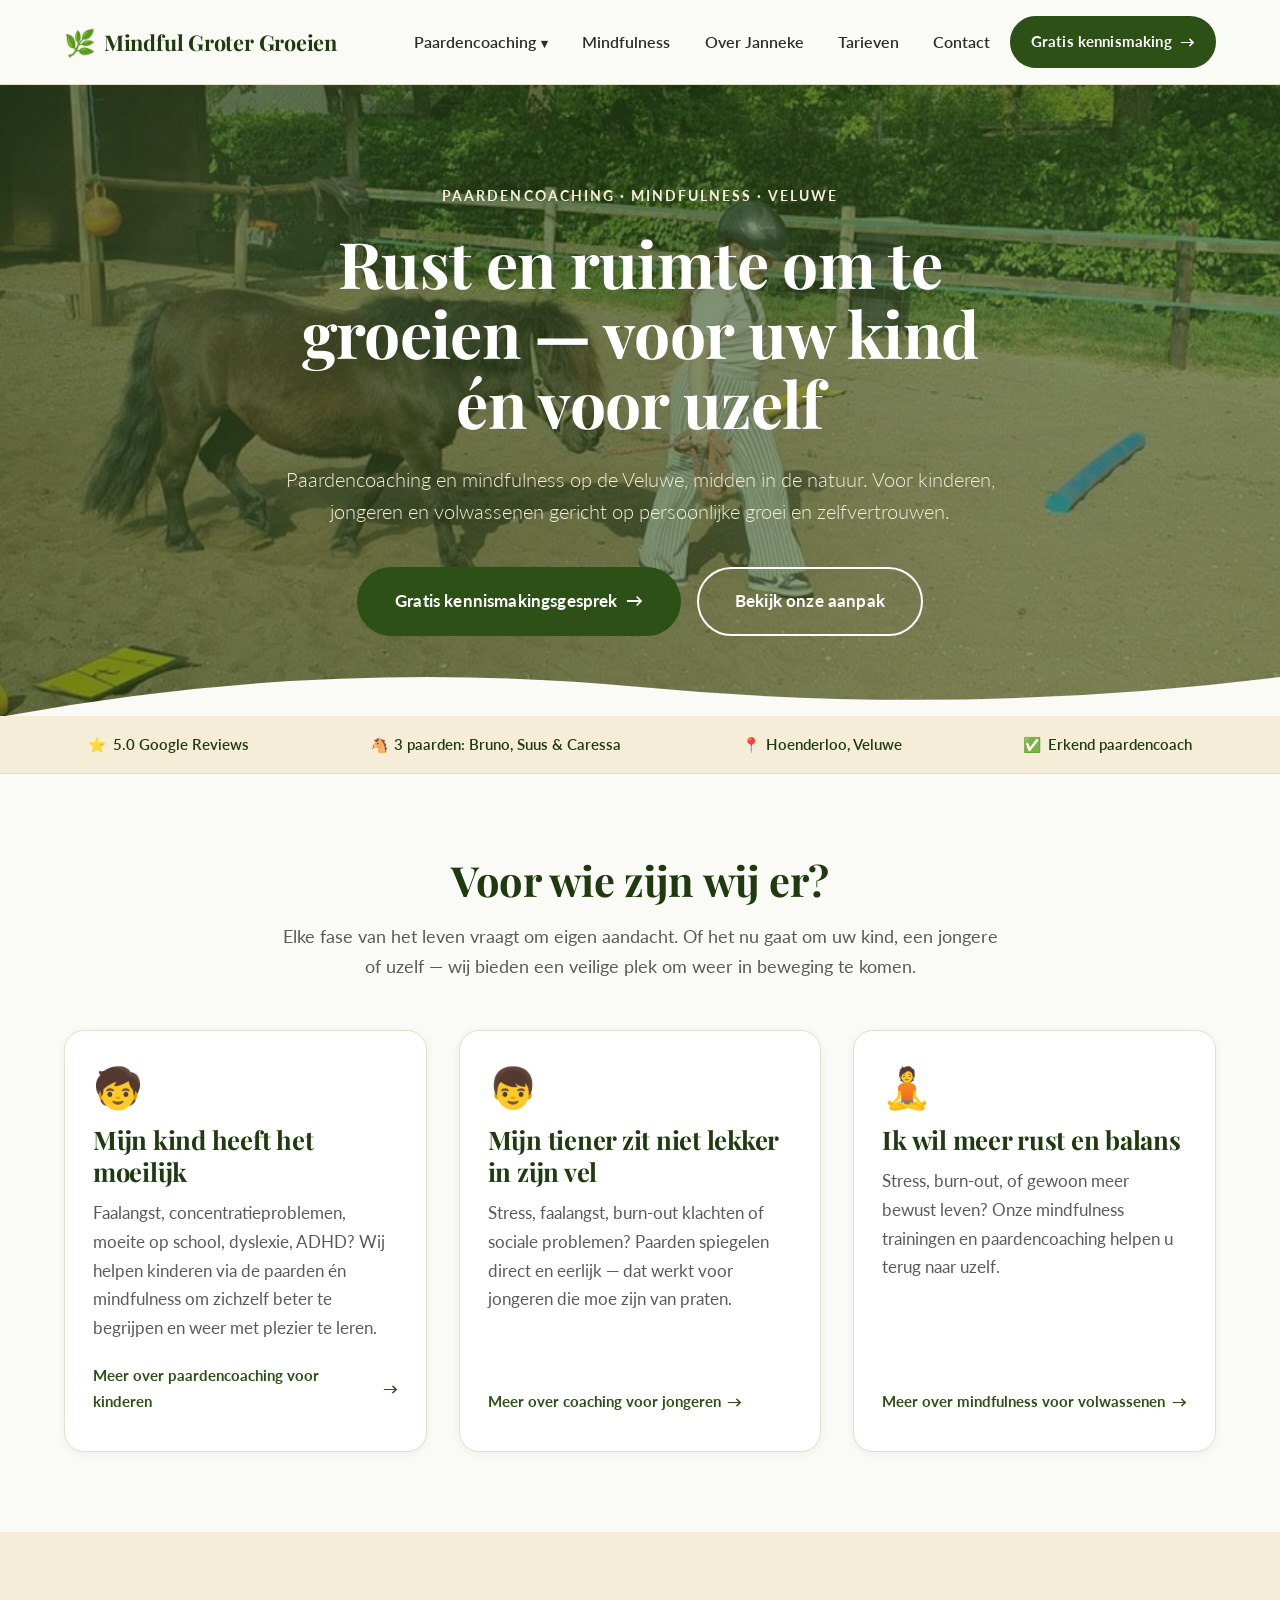
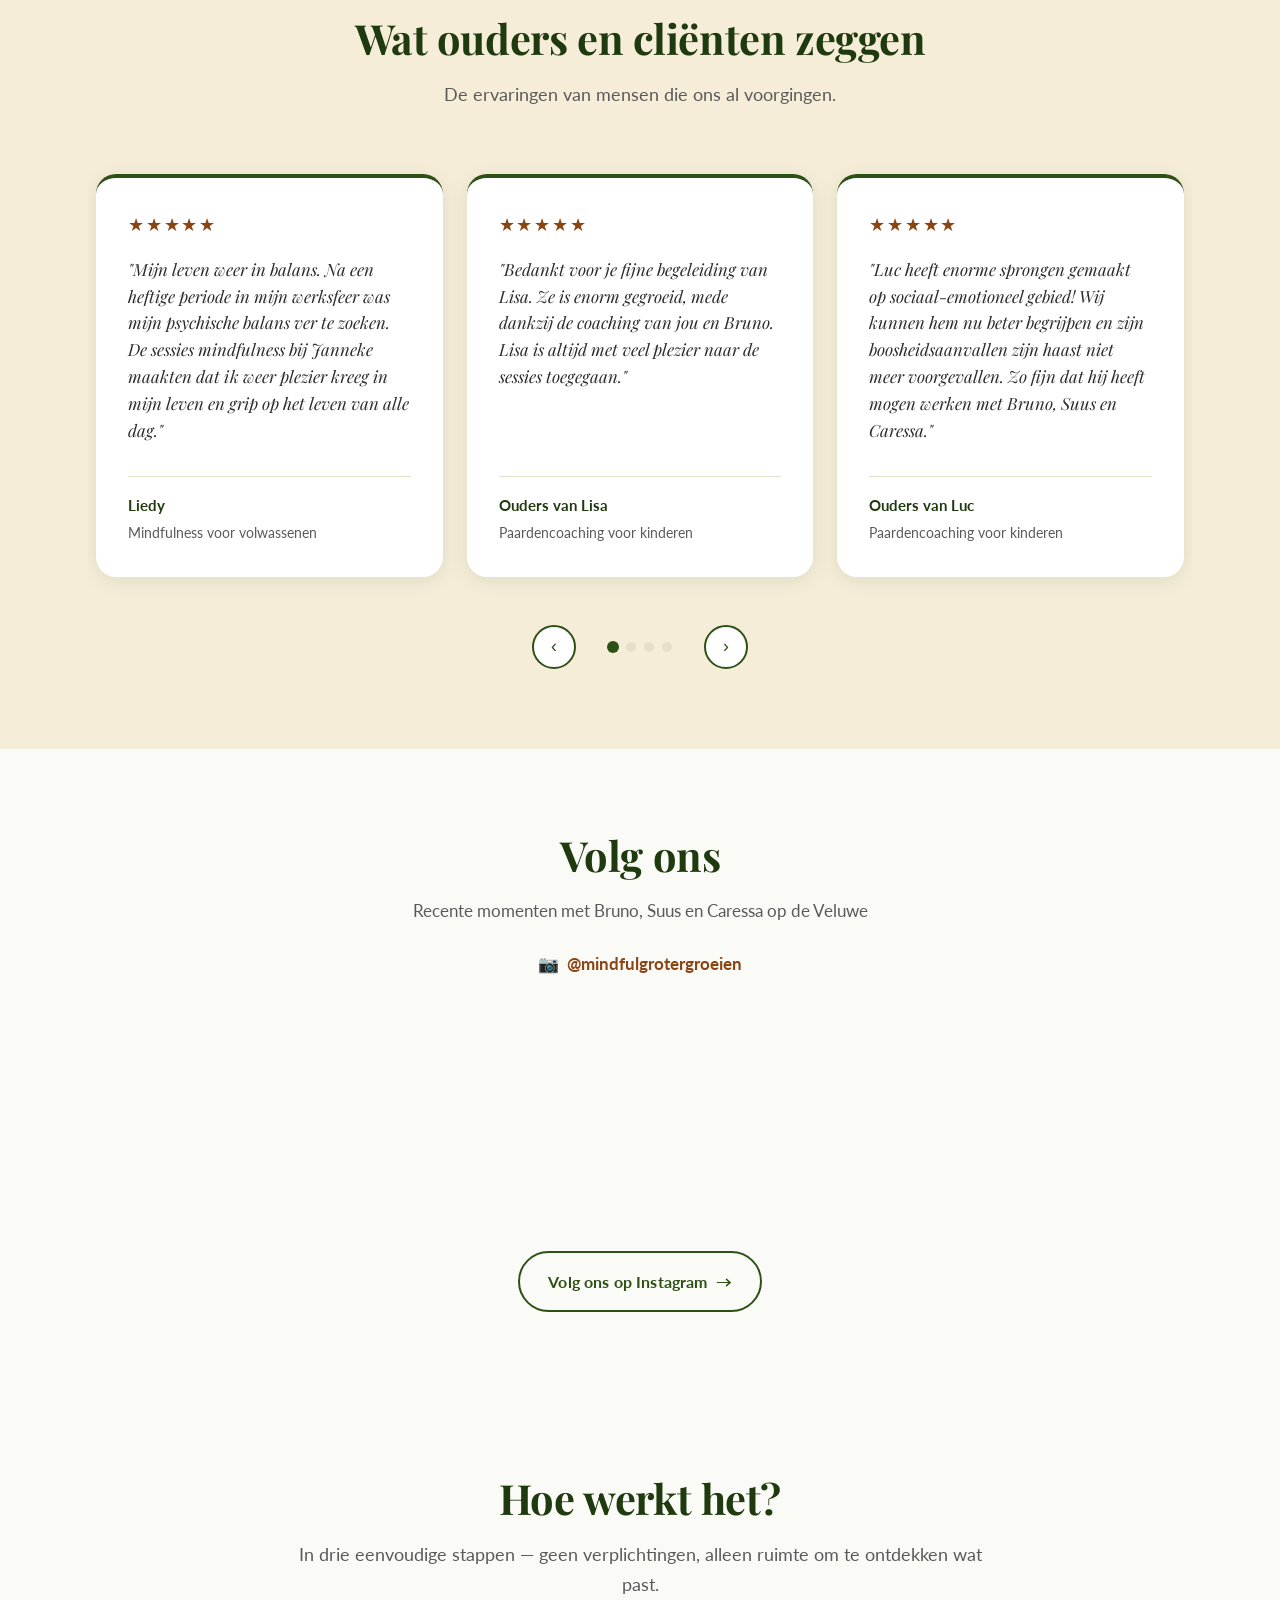
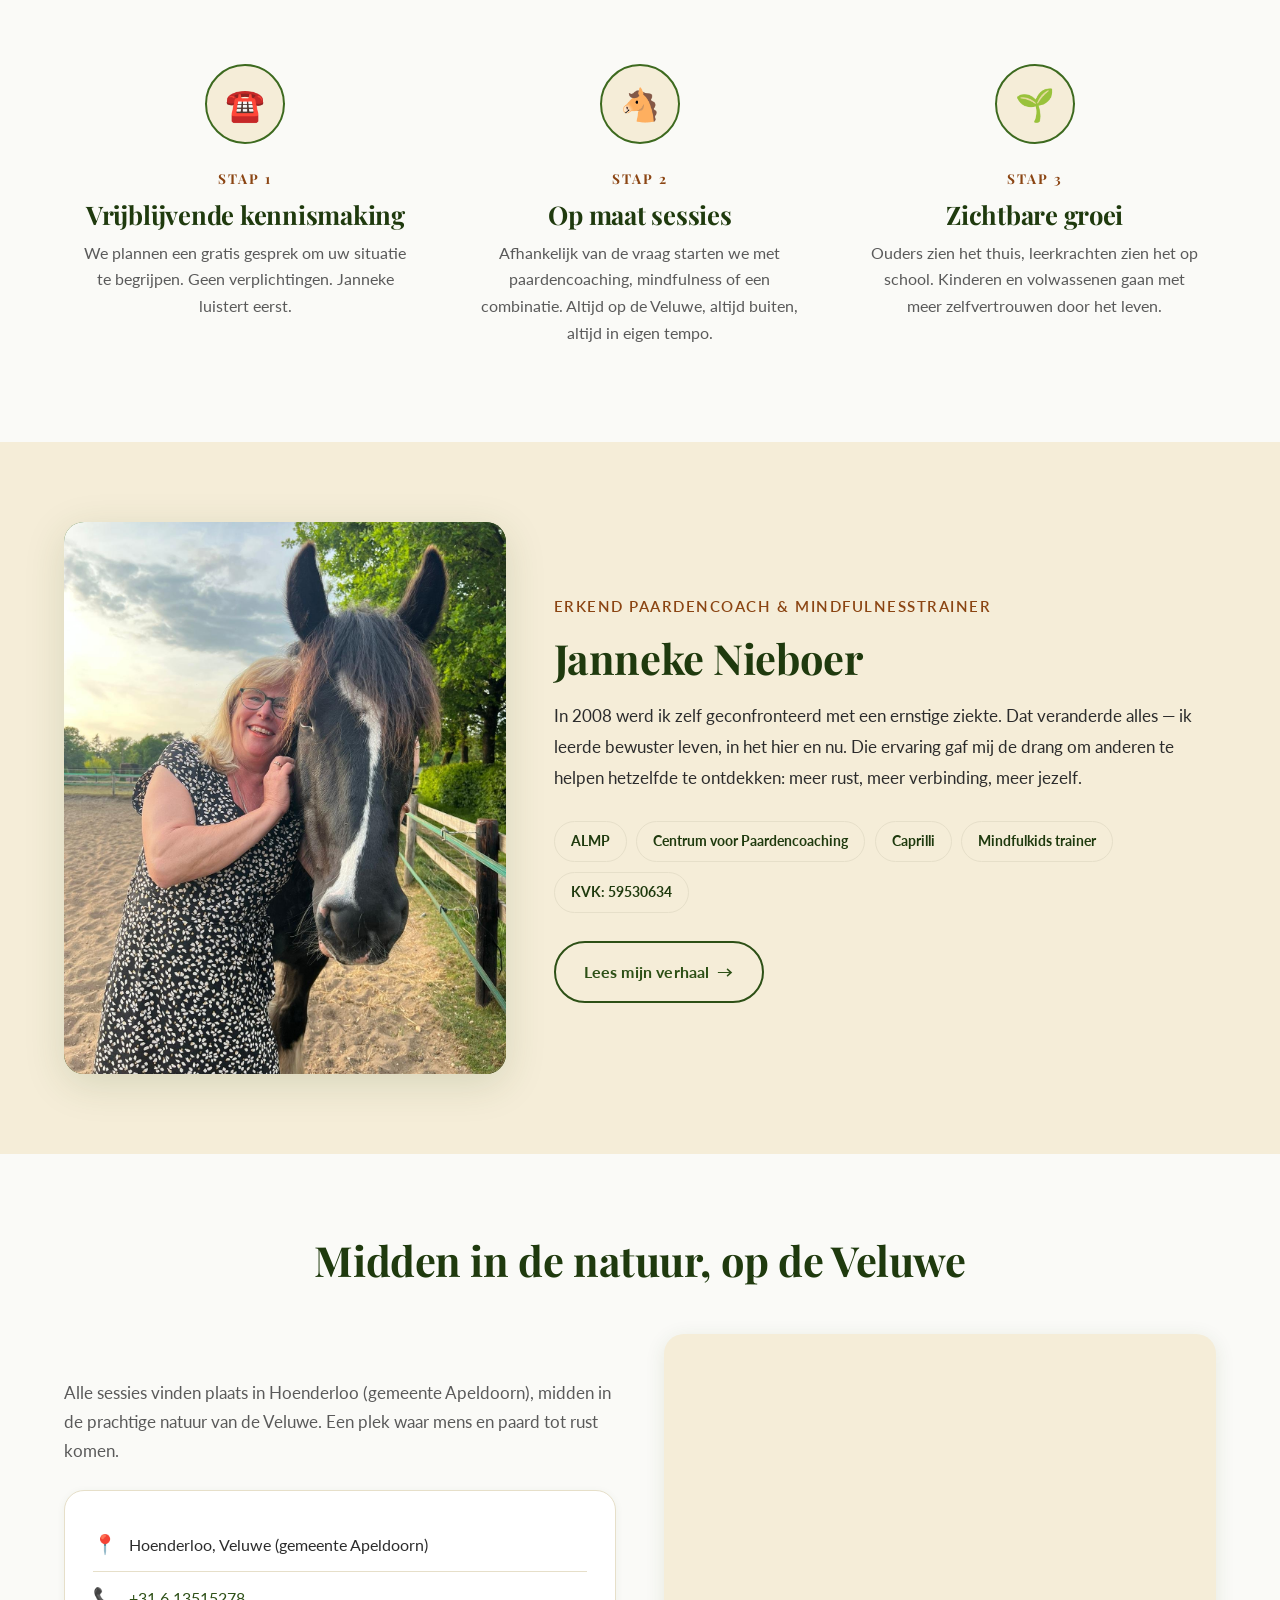
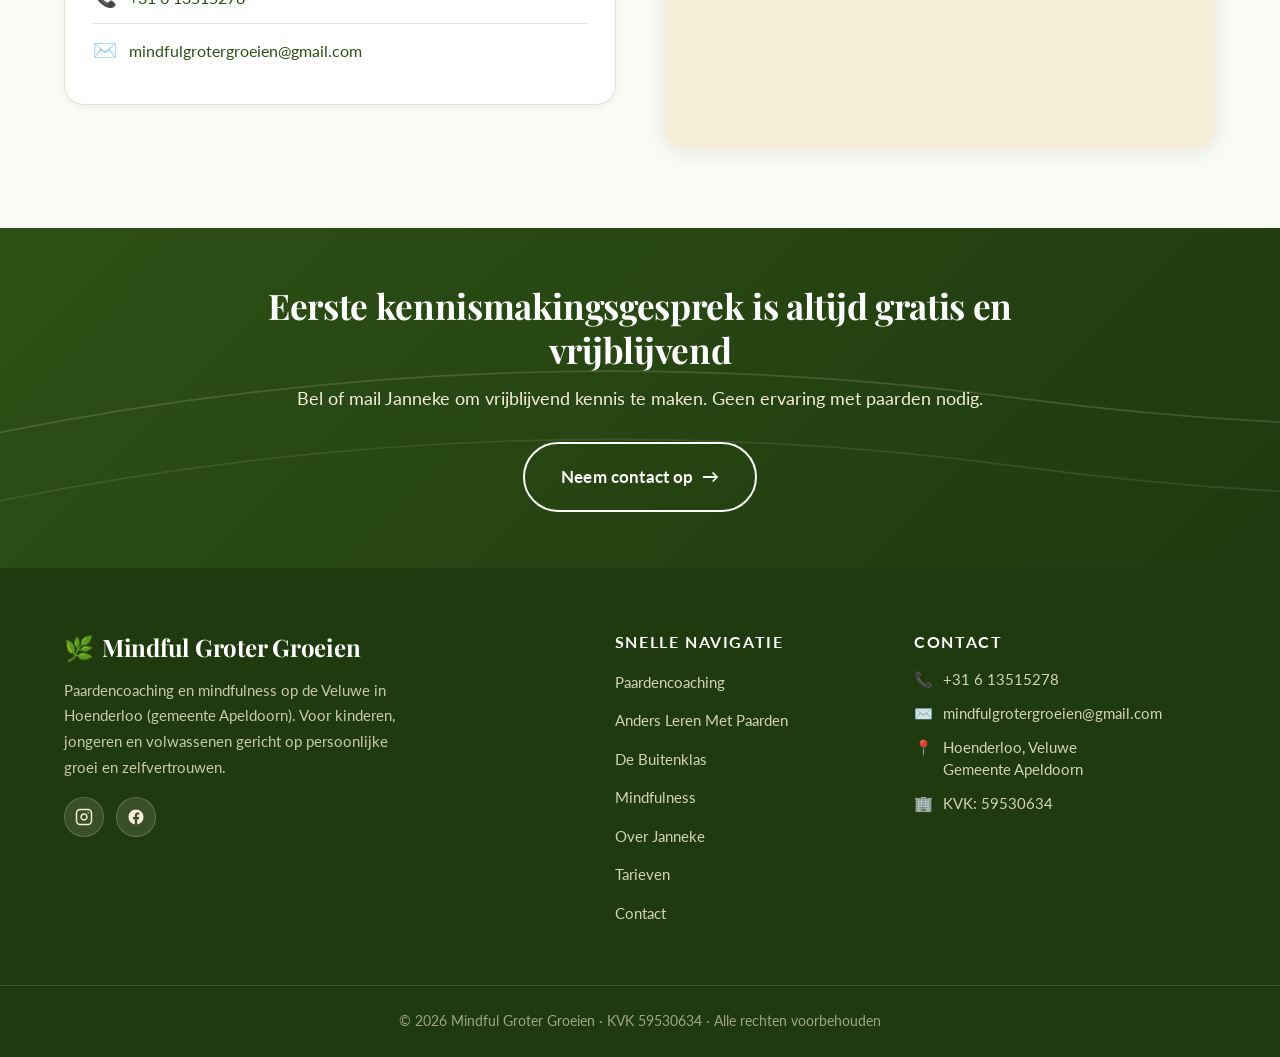
==== commit f7b468bc: "volg ons" ====
--- a/index.html
+++ b/index.html
@@ -196,7 +196,7 @@
     <section class="section instagram-section">
       <div class="container">
         <div class="instagram-header fade-in">
-          <h2>Volg ons mee</h2>
+          <h2>Volg ons</h2>
           <p style="color: var(--color-text-soft);">Recente momenten met Bruno, Suus en Caressa op de Veluwe</p>
           <a href="https://www.instagram.com/mindfulgrotergroeien/" target="_blank" rel="noopener" class="instagram-handle">
             <span aria-hidden="true">📷</span> @mindfulgrotergroeien
@@ -299,10 +299,10 @@
           </div>
           <div class="location-map fade-in">
             <iframe
-              src="https://www.google.com/maps/embed?pb=!1m18!1m12!1m3!1d2440.5!2d5.9!3d52.13!2m3!1f0!2f0!3f0!3m2!1i1024!2i768!4f13.1!3m3!1m2!1s0x0%3A0x0!2zNTLCsDA3JzQ4LjAiTiA1wrA1NCcwMC4wIkU!5e0!3m2!1snl!2snl!4v1700000000000"
+              src="https://maps.google.com/maps?q=Mindful+Groter+Groeien+paardencoaching&ll=52.1187623,5.8984277&z=16&hl=nl&output=embed"
               loading="lazy"
               referrerpolicy="no-referrer-when-downgrade"
-              title="Locatie Hoenderloo op de Veluwe"
+              title="Locatie Mindful Groter Groeien op de Veluwe"
               allowfullscreen></iframe>
           </div>
         </div>
--- a/style.css
+++ b/style.css
@@ -1536,6 +1536,26 @@
   font-size: 0.92rem;
   color: var(--color-text-soft);
   font-style: italic;
+}
+
+.form-status {
+  margin-top: 1rem;
+  padding: 0.85rem 1rem;
+  border-radius: 8px;
+  font-size: 0.95rem;
+  line-height: 1.5;
+  border: 1px solid transparent;
+}
+.form-status[hidden] { display: none; }
+.form-status-success {
+  background: #e7f1d9;
+  color: var(--color-primary-dark);
+  border-color: #c4d9a3;
+}
+.form-status-error {
+  background: #fbeaea;
+  color: #8b1f1f;
+  border-color: #f1c2c2;
 }
 
 /* ---- Animations ---- */
